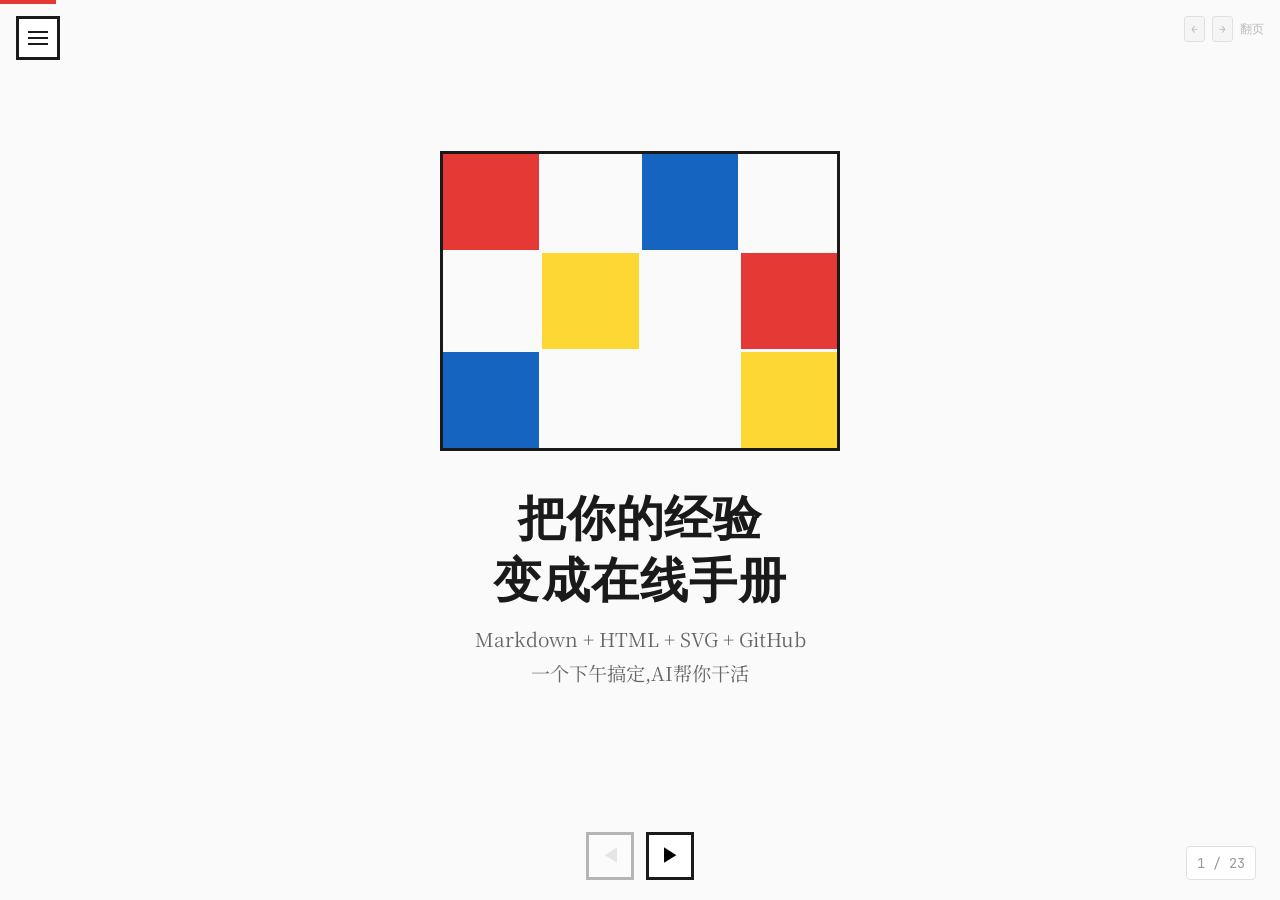
==== experience-to-manual/index.html @ 52bf88a1 "初始发布：把你的经验变成在线手册" ====
<!DOCTYPE html>
<html lang="zh-CN">
<head>
  <meta charset="UTF-8">
  <meta name="viewport" content="width=device-width, initial-scale=1.0">
  <title>把你的经验变成在线手册</title>
  <link rel="preconnect" href="https://fonts.googleapis.com">
  <link rel="preconnect" href="https://fonts.gstatic.com" crossorigin>
  <link href="https://fonts.googleapis.com/css2?family=JetBrains+Mono:wght@400;600&family=Noto+Serif+SC:wght@400;600;700&family=Oswald:wght@400;600;700&display=swap" rel="stylesheet">
  <link rel="stylesheet" href="css/style.css">
</head>
<body>

<!-- Progress Bar -->
<div class="progress-bar" style="width: 0%"></div>

<!-- Page Counter -->
<div class="page-counter">1 / 23</div>

<!-- Keyboard Hint -->
<div class="keyboard-hint"><kbd>←</kbd> <kbd>→</kbd> 翻页</div>

<!-- Touch Hint -->
<div class="touch-hint">← 左右滑动翻页 →</div>

<!-- TOC Toggle -->
<button class="toc-toggle" aria-label="目录">
  <span></span><span></span><span></span>
</button>

<!-- TOC Overlay -->
<div class="toc-overlay"></div>

<!-- TOC Panel -->
<nav class="toc-panel">
  <h3>目录导航</h3>
  <ul class="toc-list">
    <li><a href="#" data-page="0">封面</a></li>
    <li><a href="#" data-page="1">这本教程在做什么 <span class="toc-tag cognitive">认知</span></a></li>
    <li><a href="#" data-page="2">四把钥匙 <span class="toc-tag cognitive">认知</span></a></li>
    <li><a href="#" data-page="3">为什么是 Markdown <span class="toc-tag cognitive">认知</span></a></li>
    <li><a href="#" data-page="4">Markdown:审视的工具 <span class="toc-tag cognitive">认知</span></a></li>
    <li><a href="#" data-page="5">动手:第一份 Markdown <span class="toc-tag practice">操作</span></a></li>
    <li><a href="#" data-page="6">Markdown 进阶结构 <span class="toc-tag practice">操作</span></a></li>
    <li><a href="#" data-page="7">递进:纯文字不够了 <span class="toc-tag cognitive">认知</span></a></li>
    <li><a href="#" data-page="8">HTML:给内容穿衣服 <span class="toc-tag cognitive">认知</span></a></li>
    <li><a href="#" data-page="9">动手:第一个 HTML 页面 <span class="toc-tag practice">操作</span></a></li>
    <li><a href="#" data-page="10">SVG:你的免费画笔 <span class="toc-tag cognitive">认知</span></a></li>
    <li><a href="#" data-page="11">动手:画一个 SVG 图标 <span class="toc-tag practice">操作</span></a></li>
    <li><a href="#" data-page="12">GitHub:为什么需要它 <span class="toc-tag cognitive">认知</span></a></li>
    <li><a href="#" data-page="13">GitHub:注册与建仓 <span class="toc-tag practice">操作</span></a></li>
    <li><a href="#" data-page="14">GitHub:上传与发布 <span class="toc-tag practice">操作</span></a></li>
    <li><a href="#" data-page="15">GitHub:弹药库 <span class="toc-tag cognitive">认知</span></a></li>
    <li><a href="#" data-page="16">GitHub:版本管理+绿点日历 <span class="toc-tag cognitive">认知</span></a></li>
    <li><a href="#" data-page="17">Skill:请专家帮你改稿 <span class="toc-tag cognitive">认知</span></a></li>
    <li><a href="#" data-page="18">动手:安装第一个 Skill <span class="toc-tag practice">操作</span></a></li>
    <li><a href="#" data-page="19">串联:完整工作流 <span class="toc-tag cognitive">认知</span></a></li>
    <li><a href="#" data-page="20">实战:从零到发布 <span class="toc-tag practice">操作</span></a></li>
    <li><a href="#" data-page="21">下一步去哪 <span class="toc-tag cognitive">认知</span></a></li>
    <li><a href="#" data-page="22">尾声:闭环 <span class="toc-tag cognitive">认知</span></a></li>
  </ul>
</nav>

<!-- Navigation Buttons -->
<div class="nav-buttons">
  <button class="nav-btn prev" aria-label="上一页">◀</button>
  <button class="nav-btn next" aria-label="下一页">▶</button>
</div>

<!-- ============================== PAGES ============================== -->
<div class="pages-container">

<!-- ===== PAGE 0: 封面 ===== -->
<section class="page cover-page active" data-page="0">
  <div class="page-inner">
    <div class="cover-grid">
      <div class="red"></div><div></div><div class="blue"></div><div></div>
      <div></div><div class="yellow"></div><div></div><div class="red"></div>
      <div class="blue"></div><div></div><div></div><div class="yellow"></div>
    </div>
    <h1 class="cover-title">把你的经验<br>变成在线手册</h1>
    <p class="cover-subtitle">Markdown + HTML + SVG + GitHub<br>一个下午搞定,AI帮你干活</p>

    <div class="swipe-indicator">← 滑动开始 →</div>
  </div>
</section>

<!-- ===== PAGE 1: 这本教程在做什么 ===== -->
<section class="page" data-page="1">
  <div class="page-inner">
    <div class="section-header">
      <span class="mondrian-accent"></span>
      <h1>这本教程在做什么</h1>
    </div>
    <p>你正在看的这个页面--翻页式、有配图、手机上也能看--就是用这套方法做出来的。</p>
    <p>没有设计师参与,没有手写一行代码,没有花钱买服务器。</p>
    <div class="content-card">
      <p><strong>它本身就是效果证明。</strong></p>
      <p>接下来我要分享的,就是做出它的全套方法。如果你有一些经验想整理成手册、教程、指南--不管是给团队用的SOP还是给客户看的入门说明--这套组合拳可能对你有帮助。</p>
    </div>
    <div class="metaphor-box">
      想象你是个厨子。你做了十年菜,肚子里全是经验。但经验存在脑子里,别人看不到也用不了。这套方法就是帮你把那些"肚子里的菜谱"整理成一本像样的、别人翻开就能照着做的食谱。
    </div>
    <p class="text-muted">前提:你已经在用某种 AI agent 工具(WorkBuddy、ColaOS、Codex、Trae等皆可),并且网络环境顺畅。</p>
  </div>
</section>

<!-- ===== PAGE 2: 四把钥匙 ===== -->
<section class="page" data-page="2">
  <div class="page-inner">
    <div class="section-header blue-accent">
      <span class="mondrian-accent blue"></span>
      <h1>四把钥匙</h1>
    </div>
    <p>整件事情只用四样东西。每一样我都会讲<em>为什么需要它</em>--不只是"怎么用"。</p>
    <div class="diagram-container">
      <svg viewBox="0 0 600 200" xmlns="http://www.w3.org/2000/svg">
        <rect x="10" y="60" width="120" height="80" fill="#E53935" stroke="#1A1A1A" stroke-width="3"/>
        <text x="70" y="107" text-anchor="middle" font-family="Oswald" font-size="16" fill="#fff">Markdown</text>
        <rect x="160" y="60" width="120" height="80" fill="#1565C0" stroke="#1A1A1A" stroke-width="3"/>
        <text x="220" y="100" text-anchor="middle" font-family="Oswald" font-size="16" fill="#fff">HTML</text>
        <text x="220" y="120" text-anchor="middle" font-family="Oswald" font-size="14" fill="#fff">+ SVG</text>
        <rect x="310" y="60" width="120" height="80" fill="#FDD835" stroke="#1A1A1A" stroke-width="3"/>
        <text x="370" y="107" text-anchor="middle" font-family="Oswald" font-size="16" fill="#1A1A1A">GitHub</text>
        <rect x="460" y="60" width="120" height="80" fill="#1A1A1A" stroke="#1A1A1A" stroke-width="3"/>
        <text x="520" y="107" text-anchor="middle" font-family="Oswald" font-size="16" fill="#fff">Skill</text>
        <line x1="130" y1="100" x2="160" y2="100" stroke="#1A1A1A" stroke-width="2" marker-end="url(#arrow)"/>
        <line x1="280" y1="100" x2="310" y2="100" stroke="#1A1A1A" stroke-width="2" marker-end="url(#arrow)"/>
        <line x1="430" y1="100" x2="460" y2="100" stroke="#1A1A1A" stroke-width="2" marker-end="url(#arrow)"/>
        <defs><marker id="arrow" markerWidth="6" markerHeight="6" refX="5" refY="3" orient="auto"><path d="M0,0 L6,3 L0,6 Z" fill="#1A1A1A"/></marker></defs>
        <text x="70" y="165" text-anchor="middle" font-family="Noto Serif SC" font-size="11" fill="#666">组织内容</text>
        <text x="220" y="165" text-anchor="middle" font-family="Noto Serif SC" font-size="11" fill="#666">呈现内容</text>
        <text x="370" y="165" text-anchor="middle" font-family="Noto Serif SC" font-size="11" fill="#666">发布内容</text>
        <text x="520" y="165" text-anchor="middle" font-family="Noto Serif SC" font-size="11" fill="#666">提升质量</text>
      </svg>
    </div>
    <p>它们是一条自然的递进链--每一环解决前一环留下的问题。别急,我们一个一个来。</p>
  </div>
</section>

<!-- ===== PAGE 3: 为什么是 Markdown ===== -->
<section class="page" data-page="3">
  <div class="page-inner">
    <div class="section-header">
      <span class="mondrian-accent"></span>
      <h1>为什么是 Markdown</h1>
    </div>
    <p>你和 AI 对话的时候,是不是经常这样:</p>
    <div class="quote-block">
      "帮我写一个关于XX的教程,要包含入门、进阶、常见问题......"<br>
      AI 哗啦啦回了2000字。你看了一眼,觉得"挺好的"--但哪里好?结构对不对?漏没漏东西?说不清。
    </div>
    <p>问题出在哪?<strong>纯文字是一坨面糊。</strong>你很难一眼看出它的骨架。</p>
    <div class="metaphor-box">
      Markdown 就像菜单的草稿纸。当你在纸上写"凉菜""热菜""汤品"的时候,你不是在写菜谱--你是在<em>审视结构</em>。三个大类对不对?顺序合不合理?有没有漏掉甜品?
    </div>
    <p>所以 Markdown 的核心价值不只是"给 AI 看的输入格式",更是<strong>你审视 AI 输出的工具</strong>。</p>
    <p>当 AI 回复你的时候,如果它用 Markdown 格式--有 # 标题、有 - 列表、有层级--你一扫就知道:结构对不对、深度够不够、有没有跑题。</p>
  </div>
</section>

<!-- ===== PAGE 4: Markdown 审视的工具 ===== -->
<section class="page" data-page="4">
  <div class="page-inner">
    <div class="section-header">
      <span class="mondrian-accent"></span>
      <h1>Markdown:审视的工具</h1>
    </div>
    <p>来看一个对比。同样一段内容,两种写法:</p>
    <div class="content-card no-corner">
      <h3>❌ 纯文字版</h3>
      <p class="text-small">客户入职流程分为三个阶段,首先需要签订合同,签完后进入账号创建阶段,我们会在一个工作日内完成,然后进入培训阶段,通常安排在第一周内,培训内容包括系统操作和常见问题处理......</p>
    </div>
    <div class="content-card blue-corner">
      <h3>✓ Markdown 源码</h3>
      <p class="text-small" style="font-family: var(--font-mono); white-space: pre-line"># 客户入职流程

## 1. 签约阶段
- 签订合同
- 确认付款

## 2. 账号创建(1个工作日)
- 创建系统账号
- 发送欢迎邮件

## 3. 培训(第一周内)
- 系统操作培训
- 常见问题处理</p>
    </div>
    <div class="content-card" style="background:#f8f9fa;border-left:4px solid #4CAF50;">
      <h3>✓ 渲染后的效果</h3>
      <h2 style="font-family:var(--font-heading);font-size:1.2rem;margin:0.3rem 0;">客户入职流程</h2>
      <h3 style="font-size:0.95rem;margin:0.5rem 0 0.2rem;color:#1565C0;">1. 签约阶段</h3>
      <ul style="margin:0 0 0.5rem 1.2rem;font-size:0.85rem;"><li>签订合同</li><li>确认付款</li></ul>
      <h3 style="font-size:0.95rem;margin:0.5rem 0 0.2rem;color:#1565C0;">2. 账号创建(1个工作日)</h3>
      <ul style="margin:0 0 0.5rem 1.2rem;font-size:0.85rem;"><li>创建系统账号</li><li>发送欢迎邮件</li></ul>
      <h3 style="font-size:0.95rem;margin:0.5rem 0 0.2rem;color:#1565C0;">3. 培训(第一周内)</h3>
      <ul style="margin:0 0 0 1.2rem;font-size:0.85rem;"><li>系统操作培训</li><li>常见问题处理</li></ul>
    </div>
    <p>同样的信息,源码让你<em>一眼审视结构</em>,渲染后让<em>读者舒服阅读</em>。两种视角,两种价值。</p>
    <p>这就是"审视"--<strong>Markdown 让结构显性化。</strong></p>
  </div>
</section>

<!-- ===== PAGE 5: 动手 第一份 Markdown ===== -->
<section class="page" data-page="5">
  <div class="page-inner">
    <div class="section-header green-accent">
      <span class="mondrian-accent blue"></span>
      <h1>动手:第一份 Markdown</h1>
    </div>
    <p>打开你的 AI agent,把下面的提示词复制给它:</p>
    <div class="prompt-card">
      <span class="prompt-label">PROMPT</span>
      <button class="copy-btn">复制</button>
      <code>请帮我用 Markdown 格式,列出"[你的主题]"的基本框架。
要求:
- 用 # 和 ## 表示层级
- 每个章节下用 - 列出3-5个要点
- 不需要写具体内容,只要框架

先输出框架让我确认结构,确认后再展开写。</code>
    </div>
    <p>把 <code>[你的主题]</code> 换成你自己的内容。比如"新人入职指南""客户常见问题""我的摄影后期流程"--任何你想整理的东西。</p>
    <div class="result-hint">
      AI 会回复一个带有 # 标题和 - 列表的框架。你应该能一眼看出整体结构--哪里多了、哪里少了。如果结构不对,直接说"把第三部分拆成两个""加一个FAQ章节"。
    </div>
    <p class="text-muted">关键心法:<strong>先审结构,再填内容。</strong>不要让AI一次性全写完--你会丧失审视的主动权。</p>
  </div>
</section>

<!-- ===== PAGE 6: Markdown 进阶结构 ===== -->
<section class="page" data-page="6">
  <div class="page-inner">
    <div class="section-header green-accent">
      <span class="mondrian-accent blue"></span>
      <h1>Markdown 进阶结构</h1>
    </div>
    <p>当框架确认后,让 AI 逐章展开。每章可以用这些 Markdown 元素:</p>
    <div class="content-card no-corner">
      <ul class="styled-list">
        <li><code>## 标题</code> - 章节名</li>
        <li><code>### 小标题</code> - 子章节</li>
        <li><code>- 列表项</code> - 要点罗列</li>
        <li><code>**粗体**</code> - 强调关键词</li>
        <li><code>> 引用</code> - 补充说明或注意事项</li>
      </ul>
    </div>
    <div class="prompt-card">
      <span class="prompt-label">PROMPT</span>
      <button class="copy-btn">复制</button>
      <code>现在请展开第一章的内容。要求:
- 保持 Markdown 格式
- 每个要点用1-2句话解释
- 如果有操作步骤,用有序列表(1. 2. 3.)
- 有专业术语的地方加一句通俗解释</code>
    </div>
    <div class="result-hint">
      AI 回复会保持层级结构。你可以逐章审视--每次只确认一章,确认完再让它写下一章。这样你始终掌控全局。
    </div>
    <p>三章写完,你大概率会有一个感受--翻下一页我来说。</p>
  </div>
</section>

<!-- ===== PAGE 7: 递进--纯文字不够了 ===== -->
<section class="page" data-page="7">
  <div class="page-inner">
    <div class="section-header blue-accent">
      <span class="mondrian-accent blue"></span>
      <h1>递进:纯文字不够了</h1>
    </div>
    <p>三章 Markdown 写完,你把它读一遍。然后你会发现--</p>
    <div class="content-card red-corner">
      <p style="font-size: 1.15rem; text-align: center;"><strong>纯文字读起来累。</strong></p>
      <p>内容没问题。结构也对。但满屏都是字,你自己都不想看第二遍。如果你都不想看,凭什么期待别人看?</p>
    </div>
    <p>内容一样,<em>呈现方式决定了别人愿不愿意接收</em>。想想你平时看的公众号文章--同样的内容,有配图、有缩进、有高亮的那篇,你是不是更愿意读下去?</p>
    <div class="metaphor-box">
      就像做菜--食材一样,但一份装在保温饭盒里,一份摆了盘还撒了芝麻。味道一样,但后者让人"愿意动筷"。HTML 和 SVG 干的就是这个事:不改内容,改"摆盘"。
    </div>
    <p>接下来两层:</p>
    <ul class="styled-list">
      <li><strong>HTML</strong> - 让内容有排版、有样式、有颜色,从"笔记"变成"页面"</li>
      <li><strong>SVG</strong> - 让你拥有定制图形,不用找素材、不担心版权、放大不糊</li>
    </ul>
    <p>你不需要学会它们--你只需要知道它们干什么,然后让 AI 帮你写。</p>
  </div>
</section>

<!-- ===== PAGE 8: HTML 给内容穿衣服 ===== -->
<section class="page" data-page="8">
  <div class="page-inner">
    <div class="section-header blue-accent">
      <span class="mondrian-accent blue"></span>
      <h1>HTML:给内容穿衣服</h1>
    </div>
    <p>HTML 不是编程语言--它是"标记语言"。什么意思?就是你在内容旁边做标记:这里是标题、那里是段落、这块要加粗。</p>
    <div class="diagram-container">
      <svg viewBox="0 0 500 180" xmlns="http://www.w3.org/2000/svg">
        <rect x="20" y="20" width="200" height="140" fill="#F5F5F5" stroke="#1A1A1A" stroke-width="2"/>
        <text x="120" y="50" text-anchor="middle" font-family="JetBrains Mono" font-size="11" fill="#666"># 我的标题</text>
        <text x="120" y="75" text-anchor="middle" font-family="JetBrains Mono" font-size="11" fill="#666">一段内容...</text>
        <text x="120" y="100" text-anchor="middle" font-family="JetBrains Mono" font-size="11" fill="#666">- 列表项</text>
        <text x="120" y="130" text-anchor="middle" font-family="Oswald" font-size="12" fill="#999">Markdown</text>
        <path d="M230,90 L270,90" stroke="#1A1A1A" stroke-width="2" marker-end="url(#arrow)"/>
        <text x="250" y="80" text-anchor="middle" font-family="Noto Serif SC" font-size="10" fill="#E53935">AI 转换</text>
        <rect x="280" y="20" width="200" height="140" fill="#E3F2FD" stroke="#1565C0" stroke-width="2"/>
        <text x="380" y="50" text-anchor="middle" font-family="Oswald" font-size="16" fill="#1A1A1A">我的标题</text>
        <text x="380" y="78" text-anchor="middle" font-family="Noto Serif SC" font-size="12" fill="#333">一段漂亮的内容</text>
        <rect x="320" y="95" width="120" height="20" rx="3" fill="#1565C0"/>
        <text x="380" y="109" text-anchor="middle" font-family="Noto Serif SC" font-size="10" fill="#fff">• 精美列表项</text>
        <text x="380" y="145" text-anchor="middle" font-family="Oswald" font-size="12" fill="#1565C0">HTML 页面</text>
      </svg>
    </div>
    <p>好消息是:<strong>你不需要学 HTML</strong>。AI 会帮你写。你只需要:</p>
    <ul class="styled-list">
      <li>把你的 Markdown 内容给 AI</li>
      <li>告诉它你想要什么风格("简洁的""科技感的""温暖的")</li>
      <li>它就给你一个完整的 HTML 文件</li>
    </ul>
    <p>你做的是"选菜"和"验收",AI 是"厨师"。</p>
  </div>
</section>

<!-- ===== PAGE 9: 动手:第一个 HTML 页面 ===== -->
<section class="page" data-page="9">
  <div class="page-inner">
    <div class="section-header green-accent">
      <span class="mondrian-accent blue"></span>
      <h1>动手:第一个 HTML 页面</h1>
    </div>
    <p>把你之前写好的 Markdown 内容(哪怕只是第一章)交给 AI:</p>
    <div class="prompt-card">
      <span class="prompt-label">PROMPT</span>
      <button class="copy-btn">复制</button>
      <code>请把下面的 Markdown 内容转成一个漂亮的 HTML 页面。

要求:
- 单文件,所有样式内嵌
- 风格简洁现代,适合手机阅读
- 用好看的字体和间距
- 加适当的颜色(不要太花哨)

内容如下:
[粘贴你的 Markdown 内容]</code>
    </div>
    <div class="result-hint">
      AI 会输出一个 .html 文件。用浏览器直接打开它--你会看到一个有样式的页面。跟刚才的纯文字 Markdown 对比一下视觉差异。
    </div>
    <p>看到效果了?<strong>内容没变一个字,但观感完全不同。</strong>这就是"摆盘"的力量。</p>
    <p class="text-muted">如果觉得字体不对、颜色不喜欢--直接告诉 AI "标题换成红色""段落间距再大一点"。它会帮你改。</p>
  </div>
</section>

<!-- ===== PAGE 10: SVG 你的免费画笔 ===== -->
<section class="page" data-page="10">
  <div class="page-inner">
    <div class="section-header blue-accent">
      <span class="mondrian-accent yellow"></span>
      <h1>SVG:你的免费画笔</h1>
    </div>
    <p>页面有了,但全是文字的页面还是单调。你需要图。</p>
    <p>传统做法:去图片网站找素材→担心版权→下载→调整大小→放进去。麻烦。</p>
    <p><strong>SVG 的做法:让 AI 画。</strong></p>
    <div class="content-card">
      <p>SVG 是"用代码描述的图形"。意思是--你告诉 AI "画一个表示流程的示意图",它直接写出来,不需要 Photoshop,不存在版权问题,而且放大缩小都不模糊。</p>
    </div>
    <div class="diagram-container">
      <svg viewBox="0 0 400 120" xmlns="http://www.w3.org/2000/svg">
        <circle cx="60" cy="60" r="35" fill="#E53935" stroke="#1A1A1A" stroke-width="2"/>
        <text x="60" y="65" text-anchor="middle" font-family="Oswald" font-size="12" fill="#fff">想法</text>
        <circle cx="200" cy="60" r="35" fill="#FDD835" stroke="#1A1A1A" stroke-width="2"/>
        <text x="200" y="65" text-anchor="middle" font-family="Oswald" font-size="12" fill="#1A1A1A">AI 画</text>
        <circle cx="340" cy="60" r="35" fill="#1565C0" stroke="#1A1A1A" stroke-width="2"/>
        <text x="340" y="65" text-anchor="middle" font-family="Oswald" font-size="12" fill="#fff">成品</text>
        <line x1="95" y1="60" x2="165" y2="60" stroke="#1A1A1A" stroke-width="2" marker-end="url(#arrow)"/>
        <line x1="235" y1="60" x2="305" y2="60" stroke="#1A1A1A" stroke-width="2" marker-end="url(#arrow)"/>
      </svg>
    </div>
    <p>你不需要会画画,也不需要学 SVG 语法。你只需要<em>描述你想要什么图</em>,AI 来实现。</p>
  </div>
</section>

<!-- ===== PAGE 11: 动手 画一个 SVG 图标 ===== -->
<section class="page" data-page="11">
  <div class="page-inner">
    <div class="section-header green-accent">
      <span class="mondrian-accent yellow"></span>
      <h1>动手:画一个 SVG 图标</h1>
    </div>
    <div class="prompt-card">
      <span class="prompt-label">PROMPT</span>
      <button class="copy-btn">复制</button>
      <code>请用 SVG 画一个简单的流程图,展示以下步骤:
1. 写内容(红色方块)
2. 做页面(蓝色方块)
3. 发布上线(黄色方块)

要求:
- 三个方块横排,中间用箭头连接
- 方块下面写步骤名称
- 风格简洁,蒙德里安风
- 输出纯 SVG 代码</code>
    </div>
    <div class="result-hint">
      AI 回复一段 SVG 代码。你可以把它直接贴到 HTML 文件里(放在你想要图片出现的位置),浏览器刷新就能看到图形。
    </div>
    <p>试试改描述——“把三个方块改成圆形”“加一个第四步”——AI 会即时修改。你会发现：调整一张图比写一段话还快。</p>
    <div class="content-card">
      <h3>SVG 的常见用途</h3>
      <ul class="styled-list">
        <li>流程图——展示步骤顺序</li>
        <li>对比图——前后差异、方案对比</li>
        <li>图标——为你的页面加视觉符号</li>
        <li>数据可视化——简单的图表、比例图</li>
      </ul>
    </div>
    <p><strong>没有素材可找？让 AI 画。没有版权能用？让 AI 画。</strong>这就是 SVG 的自由。且它永远不会糊——放大多少倍都清晰。</p>
  </div>
</section>

<!-- ===== PAGE 12: GitHub 三个动机 ===== -->
<section class="page" data-page="12">
  <div class="page-inner">
    <div class="section-header yellow-accent">
      <span class="mondrian-accent yellow"></span>
      <h1>GitHub:为什么需要它</h1>
    </div>
    <p>现在你有了 HTML 文件,在自己电脑上打开没问题。但它只存在于你的硬盘里--别人看不到,而且万一文件丢了就没了。</p>
    <p>GitHub 是什么?简单说:<strong>一个免费的「文件存放+展示」平台</strong>。全球最大的开源社区,所有人都把自己的作品放在这里。</p>
    <p>它对你有三个实际用处:</p>
    <div class="content-card">
      <h3>1 发布:让别人看到</h3>
      <p>GitHub 免费把你的 HTML 变成一个真实网址。发链接给任何人就能看。不用买服务器,不用懂运维。</p>
    </div>
    <div class="content-card blue-corner">
      <h3>2 参考:公共弹药库</h3>
      <p>GitHub 上有无数人做好的模板、组件、工具。看到喜欢的页面?复制链接给 AI 说"照这个风格来"--不用重复造轮子。</p>
    </div>
    <div class="content-card red-corner">
      <h3>3 记录:版本管理 + 作品日历</h3>
      <p>每次修改都被记录。想回到上一版?随时可以。而且还有一个"绿点日历"让你看到自己的产出轨迹。</p>
    </div>
    <div class="metaphor-box">
      类比:你的 HTML 是一家店的装修,GitHub 提供了三样东西--一个店铺地址(别人能来)、一个建材市场(你能拿别人的材料)、一本自动记录的装修日志(每次改动都有据可查)。
    </div>
  </div>
</section>

<!-- ===== PAGE 13: GitHub 注册与建仓 ===== -->
<section class="page" data-page="13">
  <div class="page-inner">
    <div class="section-header green-accent">
      <span class="mondrian-accent yellow"></span>
      <h1>GitHub:注册与建仓</h1>
    </div>
    <p>去 <code>github.com</code> 注册一个账号。邮箱验证完就行,免费的。</p>
    <p class="text-muted">确保网络环境顺畅。</p>
    <p>注册好之后,让 AI 帮你建第一个"仓库"(Repository):</p>
    <div class="prompt-card">
      <span class="prompt-label">PROMPT</span>
      <button class="copy-btn">复制</button>
      <code>我已经注册好了 GitHub 账号,用户名是 [你的用户名]。
请一步步指导我创建第一个仓库(Repository),要求:
- 仓库名叫 my-manual(或你喜欢的名字)
- 设为 Public(公开)
- 勾选 "Add a README file"
请告诉我在哪里点、点什么,每一步都配截图描述。</code>
    </div>
    <div class="result-hint">
      你应该看到一个新建的仓库页面,里面有一个 README.md 文件。仓库地址类似:github.com/你的用户名/my-manual
    </div>
    <div class="metaphor-box">
      "仓库"这个词听着技术,其实就是一个"文件夹"--一个在网上的文件夹。你的手册的所有文件都放这里。
    </div>
  </div>
</section>

<!-- ===== PAGE 14: GitHub 上传与发布 ===== -->
<section class="page" data-page="14">
  <div class="page-inner">
    <div class="section-header green-accent">
      <span class="mondrian-accent yellow"></span>
      <h1>GitHub:上传与发布</h1>
    </div>
    <p>仓库建好了,现在把你的 HTML 文件放进去,然后开启"展示橱窗"。</p>
    <div class="prompt-card">
      <span class="prompt-label">PROMPT</span>
      <button class="copy-btn">复制</button>
      <code>我已经创建了仓库 my-manual。现在请指导我:
1. 把我的 index.html 文件上传到这个仓库
2. 开启 GitHub Pages,让别人通过网址能访问到我的页面

请一步步说明操作路径(在哪里点击什么按钮)。</code>
    </div>
    <ol class="step-list">
      <li>在仓库页面点 "Add file" → "Upload files"</li>
      <li>拖入你的 HTML 文件(和 CSS/JS 如果有的话)</li>
      <li>点 "Commit changes"</li>
      <li>进入 Settings → Pages → Source 选 "main" 分支 → Save</li>
      <li>等待1-2分钟,你会获得一个类似 <code>https://你的用户名.github.io/my-manual/</code> 的网址</li>
    </ol>
    <div class="result-hint">
      打开那个网址,你的手册已经在线了。发给任何人都能看。手机也能看。全球都能访问。免费的。
    </div>
  </div>
</section>

<!-- ===== PAGE 15: GitHub 弹药库 ===== -->
<section class="page" data-page="15">
  <div class="page-inner">
    <div class="section-header yellow-accent">
      <span class="mondrian-accent yellow"></span>
      <h1>GitHub:弹药库</h1>
    </div>
    <p>这是 GitHub 最被低估的用法--不只是放自己的东西,更是<em>拿别人做好的东西</em>。</p>
    <div class="content-card">
      <h3>场景1:你想做一个翻页式教程</h3>
      <p>搜 GitHub,找到一个你喜欢的模板。把链接给 AI:"照这个风格帮我改成我的内容。"</p>
      <h3 class="mt-2">场景2:你需要一个好看的代码高亮样式</h3>
      <p>搜 GitHub,找到别人调好的配色方案。直接拿来用。</p>
      <h3 class="mt-2">场景3:你想加个目录导航</h3>
      <p>找到别人做好的导航组件,复制代码给 AI 说"把这个加到我的页面里"。</p>
    </div>
    <div class="metaphor-box">
      GitHub 就像一个巨大的免费建材市场。别人已经把砖切好了、瓷砖贴好了。你不用从零烧砖--拿来拼就行。而你让 AI 去"逛市场"和"搬砖回来砌好"。
    </div>
    <p><strong>关键操作</strong>:当你看到喜欢的东西,把它的 GitHub 网址复制给 AI,说"参考这个来做"。AI 会去看那个仓库的代码,然后帮你实现类似的效果。</p>
  </div>
</section>

<!-- ===== PAGE 16: GitHub 版本管理与绿点日历 ===== -->
<section class="page" data-page="16">
  <div class="page-inner">
    <div class="section-header yellow-accent">
      <span class="mondrian-accent yellow"></span>
      <h1>GitHub:版本管理 + 绿点日历</h1>
    </div>
    <div class="content-card">
      <h3>版本管理:后悔药</h3>
      <p>GitHub 的核心能力之一是<strong>版本管理</strong>--每次你推送更新,它都会保存一个"快照"。这意味着:</p>
      <ul class="styled-list">
        <li>今天改坏了?随时回滚到昨天的版本</li>
        <li>想看上周改了什么?版本对比一目了然</li>
        <li>不确定新改动好不好?可以随时切换新旧版本对比</li>
      </ul>
      <p class="text-muted">就像写文档时的"撤销"功能,只不过它能撤销到任何时间点。</p>
    </div>
    <div class="content-card blue-corner">
      <h3>绿点日历:你的作品时间线</h3>
      <p>每次推送更新(哪怕改了一个错别字),那天就会亮一个绿点。三个月后回头看,你能清楚地看到:什么时候开始的?中间在做什么?进度如何?</p>
    </div>
    <div class="diagram-container">
      <svg viewBox="0 0 320 70" xmlns="http://www.w3.org/2000/svg">
        <g transform="translate(10, 10)">
          <rect x="0" y="0" width="10" height="10" rx="2" fill="#ebedf0"/><rect x="13" y="0" width="10" height="10" rx="2" fill="#9be9a8"/><rect x="26" y="0" width="10" height="10" rx="2" fill="#ebedf0"/><rect x="39" y="0" width="10" height="10" rx="2" fill="#40c463"/><rect x="52" y="0" width="10" height="10" rx="2" fill="#ebedf0"/><rect x="65" y="0" width="10" height="10" rx="2" fill="#ebedf0"/><rect x="78" y="0" width="10" height="10" rx="2" fill="#9be9a8"/><rect x="91" y="0" width="10" height="10" rx="2" fill="#40c463"/><rect x="104" y="0" width="10" height="10" rx="2" fill="#30a14e"/><rect x="117" y="0" width="10" height="10" rx="2" fill="#ebedf0"/><rect x="130" y="0" width="10" height="10" rx="2" fill="#40c463"/><rect x="143" y="0" width="10" height="10" rx="2" fill="#40c463"/><rect x="156" y="0" width="10" height="10" rx="2" fill="#30a14e"/><rect x="169" y="0" width="10" height="10" rx="2" fill="#216e39"/><rect x="182" y="0" width="10" height="10" rx="2" fill="#40c463"/><rect x="195" y="0" width="10" height="10" rx="2" fill="#9be9a8"/><rect x="208" y="0" width="10" height="10" rx="2" fill="#40c463"/><rect x="221" y="0" width="10" height="10" rx="2" fill="#30a14e"/><rect x="234" y="0" width="10" height="10" rx="2" fill="#ebedf0"/><rect x="247" y="0" width="10" height="10" rx="2" fill="#9be9a8"/><rect x="260" y="0" width="10" height="10" rx="2" fill="#40c463"/><rect x="273" y="0" width="10" height="10" rx="2" fill="#30a14e"/><rect x="286" y="0" width="10" height="10" rx="2" fill="#216e39"/>
          <rect x="0" y="13" width="10" height="10" rx="2" fill="#9be9a8"/><rect x="13" y="13" width="10" height="10" rx="2" fill="#ebedf0"/><rect x="26" y="13" width="10" height="10" rx="2" fill="#40c463"/><rect x="39" y="13" width="10" height="10" rx="2" fill="#9be9a8"/><rect x="52" y="13" width="10" height="10" rx="2" fill="#30a14e"/><rect x="65" y="13" width="10" height="10" rx="2" fill="#40c463"/><rect x="78" y="13" width="10" height="10" rx="2" fill="#ebedf0"/><rect x="91" y="13" width="10" height="10" rx="2" fill="#40c463"/><rect x="104" y="13" width="10" height="10" rx="2" fill="#ebedf0"/><rect x="117" y="13" width="10" height="10" rx="2" fill="#9be9a8"/><rect x="130" y="13" width="10" height="10" rx="2" fill="#30a14e"/><rect x="143" y="13" width="10" height="10" rx="2" fill="#ebedf0"/><rect x="156" y="13" width="10" height="10" rx="2" fill="#40c463"/><rect x="169" y="13" width="10" height="10" rx="2" fill="#9be9a8"/><rect x="182" y="13" width="10" height="10" rx="2" fill="#ebedf0"/><rect x="195" y="13" width="10" height="10" rx="2" fill="#40c463"/><rect x="208" y="13" width="10" height="10" rx="2" fill="#30a14e"/><rect x="221" y="13" width="10" height="10" rx="2" fill="#9be9a8"/><rect x="234" y="13" width="10" height="10" rx="2" fill="#40c463"/><rect x="247" y="13" width="10" height="10" rx="2" fill="#30a14e"/><rect x="260" y="13" width="10" height="10" rx="2" fill="#216e39"/><rect x="273" y="13" width="10" height="10" rx="2" fill="#40c463"/><rect x="286" y="13" width="10" height="10" rx="2" fill="#9be9a8"/>
        </g>
        <text x="10" y="55" font-family="Noto Serif SC" font-size="9" fill="#666">越绿 = 那天更新越多。每个方块 = 一次版本快照。</text>
      </svg>
    </div>
    <p>对非技术人士来说,这可能是第一次有一个「可视化的产出记录」--而且别人也能看到。未来有人想了解你在做什么,这就是最好的名片。</p>
  </div>
</section>

<!-- ===== PAGE 17: Skill 请专家帮你改稿 ===== -->
<section class="page" data-page="17">
  <div class="page-inner">
    <div class="section-header">
      <span class="mondrian-accent"></span>
      <h1>Skill:请专家帮你改稿</h1>
    </div>
    <p>你的手册已经在线了。内容有了,排版有了,还能访问了。但--质量能不能再上一个台阶?</p>
    <div class="content-card">
      <p>想象一下这个场景:你写了一份产品说明,然后分别找了--</p>
      <ul class="styled-list">
        <li>一个专业编辑帮你改措辞</li>
        <li>一个设计师帮你审排版</li>
        <li>一个SEO专家帮你优化搜索</li>
      </ul>
      <p class="mt-2">现实里这要花多少钱、找多少人?</p>
    </div>
    <p><strong>Skill 就是"AI 的专家外挂"。</strong></p>
    <p>有人把自己最擅长的事情--写作、排版、检查语法、优化结构--打磨成了一个"技能包",然后说:<em>"来,免费拿去用。"</em></p>
    <p>这是开源世界最动人的事情之一。你不需要认识那个人,不需要付费,你的 AI 装上这个 Skill 之后,就像多了一个帮手的专业视角。</p>
    <div class="metaphor-box">
      如果 AI 是一个多面手助理,Skill 就是"请三个专家帮你改稿"。多面手初稿,专家润色。
    </div>
  </div>
</section>

<!-- ===== PAGE 18: 动手 安装第一个 Skill ===== -->
<section class="page" data-page="18">
  <div class="page-inner">
    <div class="section-header green-accent">
      <span class="mondrian-accent"></span>
      <h1>动手:安装第一个 Skill</h1>
    </div>
    <p>不同的 AI agent 工具安装 Skill 的方式略有不同,但核心逻辑一样:找到→安装→使用。</p>
    <div class="prompt-card">
      <span class="prompt-label">PROMPT</span>
      <button class="copy-btn">复制</button>
      <code>我想给你安装一个 Skill 来提升写作质量。
请帮我找一个适合"检查文档结构和措辞"的 Skill,
并告诉我怎么安装和使用它。</code>
    </div>
    <p>或者,如果你已经知道想要什么:</p>
    <div class="prompt-card">
      <span class="prompt-label">PROMPT</span>
      <button class="copy-btn">复制</button>
      <code>请帮我搜索并安装一个前端设计相关的 Skill。
安装后,用它来审视我当前的 HTML 页面,给出改进建议。</code>
    </div>
    <div class="result-hint">
      AI 会搜索可用的 Skill 列表,找到合适的,安装后告诉你"已安装"。之后它在帮你做相关任务时,会自动调用这个 Skill 的能力。
    </div>
    <p class="text-muted">Skill 是累积的--装得越多,你的 AI 助手越"全面"。就像一个团队在不断扩招专家。</p>
  </div>
</section>

<!-- ===== PAGE 19: 串联 完整工作流 ===== -->
<section class="page" data-page="19">
  <div class="page-inner">
    <div class="section-header blue-accent">
      <span class="mondrian-accent blue"></span>
      <h1>串联:完整工作流</h1>
    </div>
    <p>现在让我们把四把钥匙串在一起,看完整的从想法到上线的路径:</p>
    <div class="diagram-container">
      <svg viewBox="0 0 560 280" xmlns="http://www.w3.org/2000/svg">
        <!-- Step 1 -->
        <rect x="20" y="20" width="240" height="50" rx="0" fill="#E53935" stroke="#1A1A1A" stroke-width="2"/>
        <text x="140" y="50" text-anchor="middle" font-family="Oswald" font-size="14" fill="#fff">1. Markdown 列框架 → 审视结构</text>
        <!-- Arrow -->
        <path d="M140,70 L140,90" stroke="#1A1A1A" stroke-width="2" marker-end="url(#arrow)"/>
        <!-- Step 2 -->
        <rect x="20" y="95" width="240" height="50" rx="0" fill="#E53935" stroke="#1A1A1A" stroke-width="2"/>
        <text x="140" y="125" text-anchor="middle" font-family="Oswald" font-size="14" fill="#fff">2. 逐章填充内容 → 确认完整性</text>
        <!-- Arrow -->
        <path d="M140,145 L140,165" stroke="#1A1A1A" stroke-width="2" marker-end="url(#arrow)"/>
        <!-- Step 3 -->
        <rect x="20" y="170" width="240" height="50" rx="0" fill="#1565C0" stroke="#1A1A1A" stroke-width="2"/>
        <text x="140" y="200" text-anchor="middle" font-family="Oswald" font-size="14" fill="#fff">3. HTML+SVG 做呈现 → 视觉验收</text>
        <!-- Arrow -->
        <path d="M260,195 L290,195" stroke="#1A1A1A" stroke-width="2" marker-end="url(#arrow)"/>
        <!-- Step 4 -->
        <rect x="300" y="170" width="240" height="50" rx="0" fill="#FDD835" stroke="#1A1A1A" stroke-width="2"/>
        <text x="420" y="200" text-anchor="middle" font-family="Oswald" font-size="14" fill="#1A1A1A">4. GitHub 发布 → 拿到网址</text>
        <!-- Arrow -->
        <path d="M420,145 L420,165" stroke="#1A1A1A" stroke-width="2" marker-end="url(#arrow)"/>
        <!-- Step 5 -->
        <rect x="300" y="95" width="240" height="50" rx="0" fill="#1A1A1A" stroke="#1A1A1A" stroke-width="2"/>
        <text x="420" y="125" text-anchor="middle" font-family="Oswald" font-size="14" fill="#fff">5. Skill 提升质量 → 迭代优化</text>
        <!-- Loop arrow -->
        <path d="M420,95 C420,60 300,60 260,125" stroke="#E53935" stroke-width="2" fill="none" stroke-dasharray="5,3" marker-end="url(#arrow)"/>
        <text x="320" y="55" font-family="Noto Serif SC" font-size="10" fill="#E53935">循环迭代</text>
      </svg>
    </div>
    <p>注意那条红色虚线--这是一个<strong>循环</strong>。Skill 给出的建议可能让你回去改 Markdown 结构,或者调整 HTML 呈现。每一轮循环,质量上一个台阶。</p>
    <p>但记住:<em>先发布,再迭代</em>。不要追求一步到位。60分的东西先上线,比100分的东西永远在本地强。</p>
  </div>
</section>

<!-- ===== PAGE 20: 实战 从零到发布 ===== -->
<section class="page" data-page="20">
  <div class="page-inner">
    <div class="section-header green-accent">
      <span class="mondrian-accent blue"></span>
      <h1>实战:从零到发布</h1>
    </div>
    <p>如果你从头开始,以下是一次完整的对话流:</p>
    <div class="prompt-card">
      <span class="prompt-label">PROMPT 1</span>
      <button class="copy-btn">复制</button>
      <code>我要做一份"[主题]"的在线手册。
请先用 Markdown 帮我列出整体框架(章节 + 每章要点)。
不要写具体内容,只要骨架让我审视。</code>
    </div>
    <p class="text-muted">→ 审视结构,提出修改意见。可能来回2-3轮。</p>
    <div class="prompt-card">
      <span class="prompt-label">PROMPT 2</span>
      <button class="copy-btn">复制</button>
      <code>框架确认。请逐章展开内容,先写第一章。
保持 Markdown 格式,每章写完我确认后再写下一章。</code>
    </div>
    <p class="text-muted">→ 逐章确认,保持掌控。</p>
    <div class="prompt-card">
      <span class="prompt-label">PROMPT 3</span>
      <button class="copy-btn">复制</button>
      <code>所有内容确认完毕。现在请把它转成一个完整的 HTML 网站。
要求:
- 翻页式或长滚动式均可(你判断哪个更适合)
- 配上 SVG 示意图
- 适合手机阅读
- 输出文件结构:index.html + css/style.css + js/app.js</code>
    </div>
    <p class="text-muted">→ 验收视觉效果,提修改意见。</p>
    <div class="prompt-card">
      <span class="prompt-label">PROMPT 4</span>
      <button class="copy-btn">复制</button>
      <code>页面完成。请帮我把这些文件上传到我的 GitHub 仓库 [仓库名],
并开启 GitHub Pages,让我拿到在线访问地址。</code>
    </div>
    <div class="result-hint">
      完成!你现在拥有一个在线手册的网址,可以分享给任何人。整个过程你没写一行代码--你做的是"决策"和"验收"。
    </div>
  </div>
</section>

<!-- ===== PAGE 21: 下一步去哪 ===== -->
<section class="page" data-page="21">
  <div class="page-inner">
    <div class="section-header blue-accent">
      <span class="mondrian-accent blue"></span>
      <h1>下一步去哪</h1>
    </div>
    <p>手册做出来了,接下来你可能会想:</p>
    <div class="content-card">
      <h3>深化内容</h3>
      <p>隔一段时间回来加一章、改个措辞。GitHub 会记录每一次更新。你的手册是活的,不是一次交差的。</p>
    </div>
    <div class="content-card blue-corner">
      <h3>做第二个项目</h3>
      <p>同一套方法可以做任何东西:团队SOP、课程笔记、产品文档、个人博客。每个新仓库就是一个新项目。</p>
    </div>
    <div class="content-card red-corner">
      <h3>去"建材市场"逛逛</h3>
      <p>在 GitHub 上搜你感兴趣的关键词。看看别人怎么做的。找到喜欢的?Fork 一份(就是复制到你自己那里),然后让 AI 帮你改成自己的。</p>
    </div>
    <div class="content-card no-corner">
      <h3>给别人看你做的</h3>
      <p>把网址分享出去。收集反馈。"哪里看不懂?""哪里想了解更多?"--然后迭代。这就是"用作品说话"。</p>
    </div>
    <p class="text-muted mt-2">你已经有了工具链和方法论。剩下的只是"做"。</p>
  </div>
</section>

<!-- ===== PAGE 22: 尾声 闭环 ===== -->
<section class="page final-page" data-page="22">
  <div class="page-inner">
    <div class="mondrian-accent" style="margin: 0 auto 16px; width: 60px;"></div>
    <h1>闭环</h1>
    <p style="max-width: 560px; margin: 0 auto;">还记得第一页说的吗?</p>
    <div class="content-card" style="max-width: 560px; margin: 20px auto;">
      <p>"你正在看的这个页面--翻页式、有配图、手机上也能看--就是用这套方法做出来的。"</p>
    </div>
    <p style="max-width: 560px; margin: 0 auto;">现在你走完了整条路,回头看看这个教程本身:</p>
    <ul class="styled-list" style="max-width: 460px; margin: 16px auto; text-align: left;">
      <li>内容结构?Markdown 先列框架,逐章审视</li>
      <li>视觉呈现?HTML + CSS + SVG,一行代码没手写</li>
      <li>在线访问?GitHub Pages,免费发布</li>
      <li>质量保障?Skill 加持,迭代打磨</li>
    </ul>
    <p style="max-width: 560px; margin: 20px auto 0;">这个教程本身就是方法的产物。如果它看起来还不错--那这套方法就是有效的。</p>
    <p style="max-width: 560px; margin: 16px auto;"><em>现在轮到你了。</em></p>
    <div class="diagram-container" style="max-width: 300px; margin: 24px auto 0; border: none; padding: 0;">
      <svg viewBox="0 0 200 200" xmlns="http://www.w3.org/2000/svg">
        <rect x="10" y="10" width="80" height="80" fill="#E53935" stroke="#1A1A1A" stroke-width="3"/>
        <rect x="95" y="10" width="95" height="80" fill="#FAFAFA" stroke="#1A1A1A" stroke-width="3"/>
        <rect x="10" y="95" width="80" height="95" fill="#FAFAFA" stroke="#1A1A1A" stroke-width="3"/>
        <rect x="95" y="95" width="55" height="95" fill="#1565C0" stroke="#1A1A1A" stroke-width="3"/>
        <rect x="155" y="95" width="35" height="55" fill="#FDD835" stroke="#1A1A1A" stroke-width="3"/>
        <rect x="155" y="155" width="35" height="35" fill="#1A1A1A" stroke="#1A1A1A" stroke-width="3"/>
      </svg>
    </div>
  </div>
</section>

</div><!-- .pages-container -->

<script src="js/app.js"></script>
</body>
</html>
---- experience-to-manual/css/style.css ----
/* ============================================
   蒙德里安教程 V4 - 全面修订
   至上主义视觉风格 + 翻页式教程
   ============================================ */

/* --- Reset & Base --- */
*, *::before, *::after {
  box-sizing: border-box;
  margin: 0;
  padding: 0;
}

:root {
  --mondrian-red: #E53935;
  --mondrian-blue: #1565C0;
  --mondrian-yellow: #FDD835;
  --mondrian-black: #1A1A1A;
  --mondrian-white: #FAFAFA;
  --mondrian-gray: #F5F5F5;
  --mondrian-dark-gray: #333;
  --mondrian-light-gray: #E0E0E0;
  --mondrian-green: #2E7D32;
  --mondrian-green-bg: #E8F5E9;
  --mondrian-green-border: #A5D6A7;
  --card-bg: #FFFFFF;
  --code-bg: #263238;
  --code-text: #EEFFFF;
  --border-width: 3px;
  --thick-border: 5px;
  --font-display: 'Oswald', sans-serif;
  --font-body: 'Noto Serif SC', serif;
  --font-mono: 'JetBrains Mono', monospace;
  --page-max-width: 780px;
  --transition-speed: 0.4s;
}

html {
  font-size: 16px;
  scroll-behavior: smooth;
}

body {
  font-family: var(--font-body);
  background: var(--mondrian-white);
  color: var(--mondrian-black);
  line-height: 1.8;
  overflow: hidden;
  height: 100vh;
  width: 100vw;
}

/* --- Typography --- */
h1, h2, h3, h4 {
  font-family: var(--font-display);
  font-weight: 700;
  letter-spacing: 0.02em;
  line-height: 1.3;
}

h1 { font-size: 2.4rem; margin-bottom: 0.6em; }
h2 { font-size: 1.8rem; margin-bottom: 0.5em; }
h3 { font-size: 1.3rem; margin-bottom: 0.4em; }

p {
  margin-bottom: 1em;
  font-size: 1.05rem;
}

strong {
  color: var(--mondrian-red);
  font-weight: 700;
}

em {
  font-style: normal;
  background: linear-gradient(to top, var(--mondrian-yellow) 40%, transparent 40%);
  padding: 0 2px;
}

code {
  font-family: var(--font-mono);
  font-size: 0.88rem;
  background: var(--mondrian-gray);
  padding: 2px 6px;
  border-radius: 3px;
  border: 1px solid var(--mondrian-light-gray);
}

/* --- Progress Bar --- */
.progress-bar {
  position: fixed;
  top: 0;
  left: 0;
  height: 4px;
  background: var(--mondrian-red);
  transition: width 0.3s ease;
  z-index: 9999;
}

/* --- Page Counter --- */
.page-counter {
  position: fixed;
  bottom: 20px;
  right: 24px;
  font-family: var(--font-mono);
  font-size: 0.85rem;
  color: #999;
  z-index: 1000;
  background: rgba(255,255,255,0.9);
  padding: 4px 10px;
  border-radius: 4px;
  border: 1px solid var(--mondrian-light-gray);
}

/* --- Navigation Buttons --- */
.nav-buttons {
  position: fixed;
  bottom: 20px;
  left: 50%;
  transform: translateX(-50%);
  display: flex;
  gap: 12px;
  z-index: 1000;
}

.nav-btn {
  width: 48px;
  height: 48px;
  border: var(--border-width) solid var(--mondrian-black);
  background: var(--card-bg);
  cursor: pointer;
  display: flex;
  align-items: center;
  justify-content: center;
  transition: all 0.2s ease;
  font-size: 1.2rem;
}

.nav-btn:hover {
  background: var(--mondrian-yellow);
  transform: scale(1.05);
}

.nav-btn:active {
  transform: scale(0.95);
}

.nav-btn:disabled {
  opacity: 0.3;
  cursor: not-allowed;
}

.nav-btn:disabled:hover {
  background: var(--card-bg);
  transform: none;
}

/* --- TOC Toggle --- */
.toc-toggle {
  position: fixed;
  top: 16px;
  left: 16px;
  width: 44px;
  height: 44px;
  border: var(--border-width) solid var(--mondrian-black);
  background: var(--card-bg);
  cursor: pointer;
  z-index: 2000;
  display: flex;
  flex-direction: column;
  align-items: center;
  justify-content: center;
  gap: 4px;
  transition: background 0.2s;
}

.toc-toggle:hover {
  background: var(--mondrian-yellow);
}

.toc-toggle span {
  display: block;
  width: 20px;
  height: 2px;
  background: var(--mondrian-black);
  transition: all 0.3s;
}

.toc-toggle.active span:nth-child(1) {
  transform: rotate(45deg) translate(4px, 4px);
}

.toc-toggle.active span:nth-child(2) {
  opacity: 0;
}

.toc-toggle.active span:nth-child(3) {
  transform: rotate(-45deg) translate(4px, -4px);
}

/* --- TOC Panel --- */
.toc-panel {
  position: fixed;
  top: 0;
  left: -320px;
  width: 320px;
  height: 100vh;
  background: var(--card-bg);
  border-right: var(--thick-border) solid var(--mondrian-black);
  z-index: 1500;
  overflow-y: auto;
  transition: left 0.35s cubic-bezier(0.4, 0, 0.2, 1);
  padding: 80px 24px 40px;
}

.toc-panel.open {
  left: 0;
}

.toc-panel h3 {
  font-family: var(--font-display);
  font-size: 1.1rem;
  margin-bottom: 16px;
  padding-bottom: 8px;
  border-bottom: 2px solid var(--mondrian-black);
}

.toc-list {
  list-style: none;
}

.toc-list li {
  margin-bottom: 4px;
}

.toc-list a {
  display: block;
  padding: 8px 12px;
  text-decoration: none;
  color: var(--mondrian-dark-gray);
  font-size: 0.9rem;
  border-left: 3px solid transparent;
  transition: all 0.2s;
  border-radius: 0 4px 4px 0;
}

.toc-list a:hover {
  background: var(--mondrian-gray);
  border-left-color: var(--mondrian-blue);
}

.toc-list a.active {
  background: #E3F2FD;
  border-left-color: var(--mondrian-blue);
  font-weight: 600;
  color: var(--mondrian-blue);
}

.toc-list .toc-tag {
  display: inline-block;
  font-size: 0.7rem;
  font-family: var(--font-mono);
  padding: 1px 5px;
  border-radius: 3px;
  margin-left: 6px;
  vertical-align: middle;
}

.toc-tag.cognitive {
  background: #FFF3E0;
  color: #E65100;
  border: 1px solid #FFB74D;
}

.toc-tag.practice {
  background: #E8F5E9;
  color: #2E7D32;
  border: 1px solid #A5D6A7;
}

/* --- TOC Overlay --- */
.toc-overlay {
  position: fixed;
  top: 0;
  left: 0;
  width: 100%;
  height: 100%;
  background: rgba(0,0,0,0.3);
  z-index: 1400;
  opacity: 0;
  pointer-events: none;
  transition: opacity 0.3s;
}

.toc-overlay.visible {
  opacity: 1;
  pointer-events: all;
}

/* --- Pages Container --- */
.pages-container {
  width: 100%;
  height: 100vh;
  position: relative;
  overflow: hidden;
}

/* --- Single Page --- */
.page {
  position: absolute;
  top: 0;
  left: 0;
  width: 100%;
  height: 100%;
  display: flex;
  align-items: center;
  justify-content: center;
  padding: 60px 24px 80px;
  opacity: 0;
  transform: translateX(60px);
  transition: all var(--transition-speed) cubic-bezier(0.4, 0, 0.2, 1);
  pointer-events: none;
  overflow-y: auto;
}

.page.active {
  opacity: 1;
  transform: translateX(0);
  pointer-events: all;
}

.page.exit-left {
  opacity: 0;
  transform: translateX(-60px);
}

.page.exit-right {
  opacity: 0;
  transform: translateX(60px);
}

.page-inner {
  max-width: var(--page-max-width);
  width: 100%;
}

/* --- Mondrian Decorative Elements --- */
.mondrian-border-top {
  border-top: var(--thick-border) solid var(--mondrian-black);
}

.mondrian-accent {
  display: inline-block;
  width: 40px;
  height: 8px;
  background: var(--mondrian-red);
  margin-bottom: 16px;
}

.mondrian-accent.blue { background: var(--mondrian-blue); }
.mondrian-accent.yellow { background: var(--mondrian-yellow); }

/* --- Cover Page --- */
.cover-page .page-inner {
  text-align: center;
}

.cover-title {
  font-size: 3rem;
  font-family: var(--font-display);
  margin-bottom: 0.3em;
  position: relative;
}

.cover-subtitle {
  font-size: 1.2rem;
  color: #666;
  margin-bottom: 2em;
  font-weight: 400;
}

.cover-grid {
  display: grid;
  grid-template-columns: repeat(4, 1fr);
  gap: 3px;
  max-width: 400px;
  margin: 0 auto 2em;
  aspect-ratio: 4/3;
  border: 3px solid var(--mondrian-black);
}

.cover-grid div {
  background: var(--mondrian-white);
}

.cover-grid .red { background: var(--mondrian-red); }
.cover-grid .blue { background: var(--mondrian-blue); }
.cover-grid .yellow { background: var(--mondrian-yellow); }
.cover-grid .black { background: var(--mondrian-black); }

.cover-meta {
  font-size: 0.9rem;
  color: #999;
  font-family: var(--font-mono);
}

/* --- Section Headers --- */
.section-header {
  padding: 20px 0;
  margin-bottom: 24px;
  border-left: var(--thick-border) solid var(--mondrian-red);
  padding-left: 20px;
}

.section-header.blue-accent {
  border-left-color: var(--mondrian-blue);
}

.section-header.yellow-accent {
  border-left-color: var(--mondrian-yellow);
}

.section-header.green-accent {
  border-left-color: var(--mondrian-green);
}

/* --- Content Cards --- */
.content-card {
  background: var(--card-bg);
  border: var(--border-width) solid var(--mondrian-black);
  padding: 28px;
  margin-bottom: 20px;
  position: relative;
}

.content-card::before {
  content: '';
  position: absolute;
  top: -3px;
  right: -3px;
  width: 24px;
  height: 24px;
  background: var(--mondrian-yellow);
  border: var(--border-width) solid var(--mondrian-black);
}

.content-card.red-corner::before { background: var(--mondrian-red); }
.content-card.blue-corner::before { background: var(--mondrian-blue); }
.content-card.no-corner::before { display: none; }

/* --- Prompt Cards (Copyable) --- */
.prompt-card {
  background: var(--code-bg);
  color: var(--code-text);
  padding: 20px;
  padding-top: 44px;
  border-radius: 0;
  border: var(--border-width) solid var(--mondrian-black);
  margin: 16px 0;
  position: relative;
  font-family: var(--font-mono);
  font-size: 0.88rem;
  line-height: 1.7;
  word-break: break-all;
}

.prompt-card code {
  display: block;
  background: none;
  border: none;
  padding: 0;
  border-radius: 0;
  color: inherit;
  font-size: inherit;
  white-space: pre-wrap;
  word-break: break-all;
}

.prompt-card .copy-btn {
  position: absolute;
  top: 10px;
  right: 10px;
  background: rgba(255,255,255,0.15);
  border: 1px solid rgba(255,255,255,0.3);
  color: #fff;
  padding: 4px 10px;
  font-size: 0.75rem;
  font-family: var(--font-mono);
  cursor: pointer;
  border-radius: 3px;
  transition: all 0.2s;
}

.prompt-card .copy-btn:hover {
  background: rgba(255,255,255,0.25);
}

.prompt-card .copy-btn.copied {
  background: var(--mondrian-green);
  border-color: var(--mondrian-green);
}

.prompt-label {
  position: absolute;
  top: 12px;
  left: 20px;
  display: inline-block;
  background: var(--mondrian-blue);
  color: #fff;
  font-family: var(--font-mono);
  font-size: 0.75rem;
  padding: 2px 8px;
  letter-spacing: 0.05em;
}

/* --- Result Hint (Green Box) --- */
.result-hint {
  background: var(--mondrian-green-bg);
  border: 2px solid var(--mondrian-green-border);
  border-left: 5px solid var(--mondrian-green);
  padding: 16px 20px;
  margin: 16px 0;
  font-size: 0.95rem;
}

.result-hint::before {
  content: '✓ 你应该看到';
  display: block;
  font-family: var(--font-display);
  font-weight: 700;
  color: var(--mondrian-green);
  margin-bottom: 6px;
  font-size: 0.9rem;
}

/* --- Metaphor Box --- */
.metaphor-box {
  background: #FFF8E1;
  border: 2px solid #FFD54F;
  border-left: 5px solid var(--mondrian-yellow);
  padding: 16px 20px;
  margin: 16px 0;
  font-size: 0.95rem;
}

.metaphor-box::before {
  content: '💡 生活化类比';
  display: block;
  font-family: var(--font-display);
  font-weight: 700;
  color: #F57F17;
  margin-bottom: 6px;
  font-size: 0.9rem;
}

/* --- Quote Block --- */
.quote-block {
  border-left: 4px solid var(--mondrian-blue);
  padding: 12px 20px;
  margin: 16px 0;
  background: #F8F9FA;
  font-style: italic;
  color: #555;
}

/* --- SVG Illustrations --- */
.illustration {
  margin: 24px 0;
  text-align: center;
}

.illustration svg {
  max-width: 100%;
  height: auto;
}

/* --- Lists --- */
.styled-list {
  list-style: none;
  padding-left: 0;
}

.styled-list li {
  padding: 8px 0 8px 24px;
  position: relative;
  font-size: 1rem;
}

.styled-list li::before {
  content: '';
  position: absolute;
  left: 0;
  top: 16px;
  width: 12px;
  height: 12px;
  background: var(--mondrian-red);
}

.styled-list li:nth-child(2)::before { background: var(--mondrian-blue); }
.styled-list li:nth-child(3)::before { background: var(--mondrian-yellow); }
.styled-list li:nth-child(4)::before { background: var(--mondrian-red); }
.styled-list li:nth-child(5)::before { background: var(--mondrian-blue); }

/* --- Numbered Steps --- */
.step-list {
  counter-reset: step-counter;
  list-style: none;
  padding-left: 0;
}

.step-list li {
  counter-increment: step-counter;
  padding: 12px 0 12px 50px;
  position: relative;
  margin-bottom: 8px;
}

.step-list li::before {
  content: counter(step-counter);
  position: absolute;
  left: 0;
  top: 10px;
  width: 36px;
  height: 36px;
  background: var(--mondrian-black);
  color: #fff;
  font-family: var(--font-display);
  font-size: 1.1rem;
  display: flex;
  align-items: center;
  justify-content: center;
}

/* --- Inline SVG Diagram Containers --- */
.diagram-container {
  margin: 20px 0;
  padding: 16px;
  border: 2px solid var(--mondrian-light-gray);
  background: #fff;
  text-align: center;
}

.diagram-container svg {
  max-width: 100%;
  height: auto;
}

/* --- Responsive --- */
@media (max-width: 768px) {
  :root {
    --page-max-width: 100%;
  }
  
  h1 { font-size: 1.8rem; }
  h2 { font-size: 1.4rem; }
  
  .cover-title { font-size: 2.2rem; }
  .cover-subtitle { font-size: 1rem; }
  
  .page {
    padding: 50px 16px 90px;
    align-items: flex-start;
  }
  
  .content-card {
    padding: 20px;
  }
  
  .prompt-card {
    padding: 16px;
    font-size: 0.8rem;
  }
  
  .nav-buttons {
    bottom: 16px;
  }
  
  .nav-btn {
    width: 44px;
    height: 44px;
  }
  
  .page-counter {
    bottom: 16px;
    right: 16px;
    font-size: 0.75rem;
  }
  
  .toc-panel {
    width: 280px;
  }
  
  .cover-grid {
    max-width: 280px;
  }
  
  .section-header {
    padding-left: 14px;
  }
}

@media (max-width: 480px) {
  h1 { font-size: 1.5rem; }
  .cover-title { font-size: 1.8rem; }
  
  .content-card::before {
    width: 16px;
    height: 16px;
  }
}

/* --- Animations --- */
@keyframes fadeInUp {
  from {
    opacity: 0;
    transform: translateY(20px);
  }
  to {
    opacity: 1;
    transform: translateY(0);
  }
}

.page.active .page-inner > * {
  animation: fadeInUp 0.5s ease forwards;
}

.page.active .page-inner > *:nth-child(2) { animation-delay: 0.1s; }
.page.active .page-inner > *:nth-child(3) { animation-delay: 0.15s; }
.page.active .page-inner > *:nth-child(4) { animation-delay: 0.2s; }
.page.active .page-inner > *:nth-child(5) { animation-delay: 0.25s; }

/* --- Touch Hint --- */
.touch-hint {
  position: fixed;
  bottom: 70px;
  left: 50%;
  transform: translateX(-50%);
  font-size: 0.8rem;
  color: #aaa;
  font-family: var(--font-mono);
  opacity: 0;
  transition: opacity 0.5s;
  pointer-events: none;
}

.touch-hint.visible {
  opacity: 1;
}

/* --- Keyboard Shortcut Hint --- */
.keyboard-hint {
  position: fixed;
  top: 16px;
  right: 16px;
  font-size: 0.75rem;
  color: #bbb;
  font-family: var(--font-mono);
  z-index: 100;
}

.keyboard-hint kbd {
  display: inline-block;
  padding: 2px 6px;
  background: var(--mondrian-gray);
  border: 1px solid var(--mondrian-light-gray);
  border-radius: 3px;
  font-family: var(--font-mono);
  font-size: 0.7rem;
}

/* --- Special: Final Page --- */
.final-page {
  text-align: center;
}

.final-page h1 {
  font-size: 2.6rem;
}

/* --- Utility --- */
.mt-1 { margin-top: 8px; }
.mt-2 { margin-top: 16px; }
.mt-3 { margin-top: 24px; }
.mb-1 { margin-bottom: 8px; }
.mb-2 { margin-bottom: 16px; }
.mb-3 { margin-bottom: 24px; }
.text-center { text-align: center; }
.text-muted { color: #888; font-size: 0.9rem; }
.text-small { font-size: 0.85rem; }

/* --- Swipe indicator --- */
.swipe-indicator {
  display: none;
}

@media (hover: none) and (pointer: coarse) {
  .swipe-indicator {
    display: block;
    text-align: center;
    font-size: 0.8rem;
    color: #bbb;
    margin-top: 16px;
    font-family: var(--font-mono);
  }
  
  .keyboard-hint {
    display: none;
  }
}
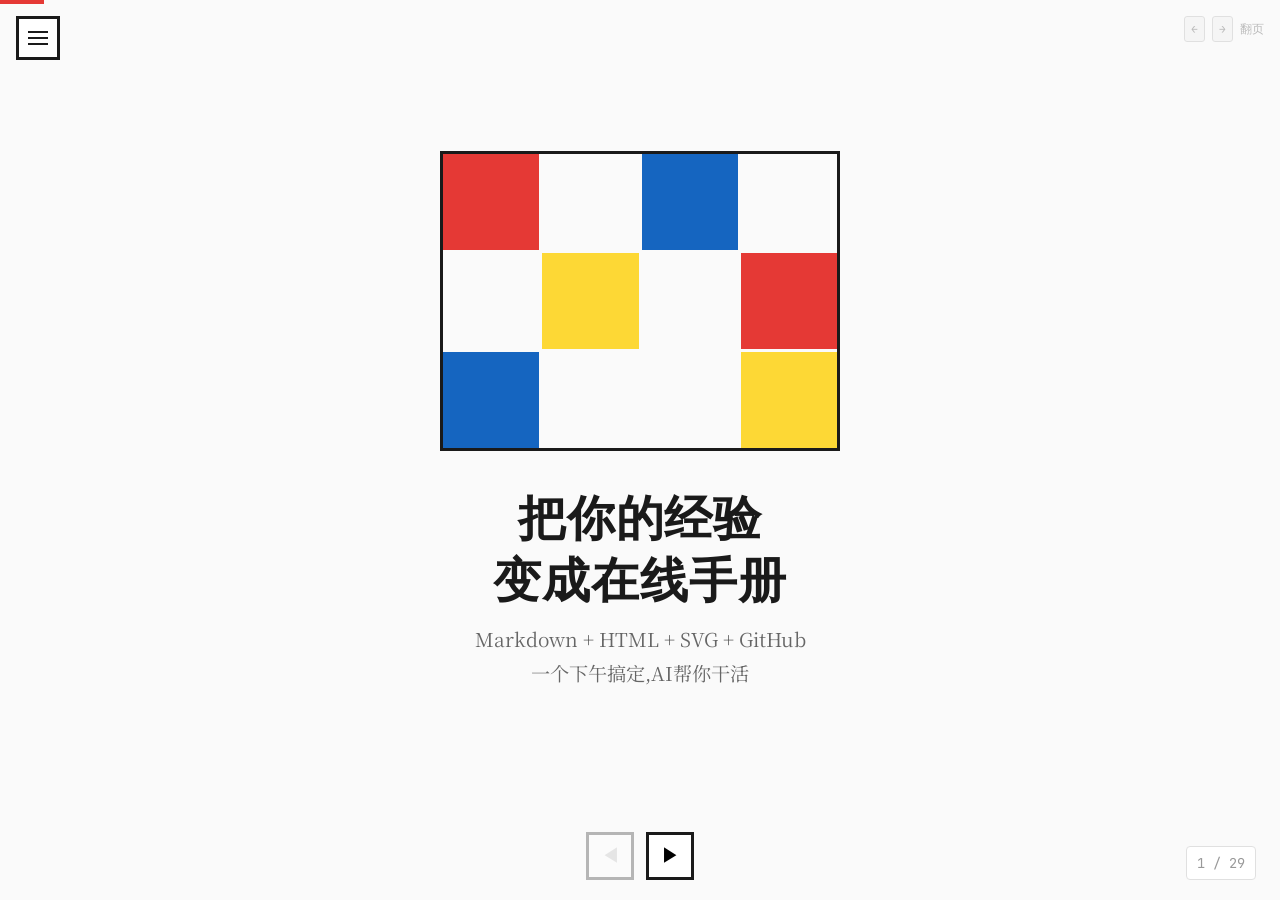
==== commit de40b11e: "拆页稀释+增SVG图解+滑动动效移封面 (23→29页)" ====
--- a/experience-to-manual/index.html
+++ b/experience-to-manual/index.html
@@ -15,7 +15,7 @@
 <div class="progress-bar" style="width: 0%"></div>
 
 <!-- Page Counter -->
-<div class="page-counter">1 / 23</div>
+<div class="page-counter">1 / 29</div>
 
 <!-- Keyboard Hint -->
 <div class="keyboard-hint"><kbd>←</kbd> <kbd>→</kbd> 翻页</div>
@@ -37,27 +37,33 @@
   <ul class="toc-list">
     <li><a href="#" data-page="0">封面</a></li>
     <li><a href="#" data-page="1">这本教程在做什么 <span class="toc-tag cognitive">认知</span></a></li>
-    <li><a href="#" data-page="2">四把钥匙 <span class="toc-tag cognitive">认知</span></a></li>
-    <li><a href="#" data-page="3">为什么是 Markdown <span class="toc-tag cognitive">认知</span></a></li>
-    <li><a href="#" data-page="4">Markdown:审视的工具 <span class="toc-tag cognitive">认知</span></a></li>
-    <li><a href="#" data-page="5">动手:第一份 Markdown <span class="toc-tag practice">操作</span></a></li>
-    <li><a href="#" data-page="6">Markdown 进阶结构 <span class="toc-tag practice">操作</span></a></li>
-    <li><a href="#" data-page="7">递进:纯文字不够了 <span class="toc-tag cognitive">认知</span></a></li>
-    <li><a href="#" data-page="8">HTML:给内容穿衣服 <span class="toc-tag cognitive">认知</span></a></li>
-    <li><a href="#" data-page="9">动手:第一个 HTML 页面 <span class="toc-tag practice">操作</span></a></li>
-    <li><a href="#" data-page="10">SVG:你的免费画笔 <span class="toc-tag cognitive">认知</span></a></li>
-    <li><a href="#" data-page="11">动手:画一个 SVG 图标 <span class="toc-tag practice">操作</span></a></li>
-    <li><a href="#" data-page="12">GitHub:为什么需要它 <span class="toc-tag cognitive">认知</span></a></li>
-    <li><a href="#" data-page="13">GitHub:注册与建仓 <span class="toc-tag practice">操作</span></a></li>
-    <li><a href="#" data-page="14">GitHub:上传与发布 <span class="toc-tag practice">操作</span></a></li>
-    <li><a href="#" data-page="15">GitHub:弹药库 <span class="toc-tag cognitive">认知</span></a></li>
-    <li><a href="#" data-page="16">GitHub:版本管理+绿点日历 <span class="toc-tag cognitive">认知</span></a></li>
-    <li><a href="#" data-page="17">Skill:请专家帮你改稿 <span class="toc-tag cognitive">认知</span></a></li>
-    <li><a href="#" data-page="18">动手:安装第一个 Skill <span class="toc-tag practice">操作</span></a></li>
-    <li><a href="#" data-page="19">串联:完整工作流 <span class="toc-tag cognitive">认知</span></a></li>
-    <li><a href="#" data-page="20">实战:从零到发布 <span class="toc-tag practice">操作</span></a></li>
-    <li><a href="#" data-page="21">下一步去哪 <span class="toc-tag cognitive">认知</span></a></li>
-    <li><a href="#" data-page="22">尾声:闭环 <span class="toc-tag cognitive">认知</span></a></li>
+    <li><a href="#" data-page="2">厨子的菜谱 <span class="toc-tag cognitive">认知</span></a></li>
+    <li><a href="#" data-page="3">四把钥匙 <span class="toc-tag cognitive">认知</span></a></li>
+    <li><a href="#" data-page="4">四把钥匙(续) <span class="toc-tag cognitive">认知</span></a></li>
+    <li><a href="#" data-page="5">为什么是 Markdown <span class="toc-tag cognitive">认知</span></a></li>
+    <li><a href="#" data-page="6">Markdown:审视的工具 <span class="toc-tag cognitive">认知</span></a></li>
+    <li><a href="#" data-page="7">Markdown 源码 vs 渲染 <span class="toc-tag cognitive">认知</span></a></li>
+    <li><a href="#" data-page="8">动手:第一份 Markdown <span class="toc-tag practice">操作</span></a></li>
+    <li><a href="#" data-page="9">Markdown 进阶结构 <span class="toc-tag practice">操作</span></a></li>
+    <li><a href="#" data-page="10">递进:纯文字不够了 <span class="toc-tag cognitive">认知</span></a></li>
+    <li><a href="#" data-page="11">HTML:给内容穿衣服 <span class="toc-tag cognitive">认知</span></a></li>
+    <li><a href="#" data-page="12">你不需要学 HTML <span class="toc-tag cognitive">认知</span></a></li>
+    <li><a href="#" data-page="13">动手:第一个 HTML 页面 <span class="toc-tag practice">操作</span></a></li>
+    <li><a href="#" data-page="14">SVG:你的免费画笔 <span class="toc-tag cognitive">认知</span></a></li>
+    <li><a href="#" data-page="15">动手:画一个 SVG 图标 <span class="toc-tag practice">操作</span></a></li>
+    <li><a href="#" data-page="16">GitHub:为什么需要它 <span class="toc-tag cognitive">认知</span></a></li>
+    <li><a href="#" data-page="17">GitHub:注册与建仓 <span class="toc-tag practice">操作</span></a></li>
+    <li><a href="#" data-page="18">GitHub:上传与发布 <span class="toc-tag practice">操作</span></a></li>
+    <li><a href="#" data-page="19">GitHub:弹药库 <span class="toc-tag cognitive">认知</span></a></li>
+    <li><a href="#" data-page="20">GitHub:版本管理 <span class="toc-tag cognitive">认知</span></a></li>
+    <li><a href="#" data-page="21">GitHub:绿点日历 <span class="toc-tag cognitive">认知</span></a></li>
+    <li><a href="#" data-page="22">Skill:请专家帮你改稿 <span class="toc-tag cognitive">认知</span></a></li>
+    <li><a href="#" data-page="23">动手:安装第一个 Skill <span class="toc-tag practice">操作</span></a></li>
+    <li><a href="#" data-page="24">串联:完整工作流 <span class="toc-tag cognitive">认知</span></a></li>
+    <li><a href="#" data-page="25">先发布,再迭代 <span class="toc-tag cognitive">认知</span></a></li>
+    <li><a href="#" data-page="26">实战:从零到发布 <span class="toc-tag practice">操作</span></a></li>
+    <li><a href="#" data-page="27">下一步去哪 <span class="toc-tag cognitive">认知</span></a></li>
+    <li><a href="#" data-page="28">尾声:闭环 <span class="toc-tag cognitive">认知</span></a></li>
   </ul>
 </nav>
 
@@ -81,11 +87,32 @@
     <h1 class="cover-title">把你的经验<br>变成在线手册</h1>
     <p class="cover-subtitle">Markdown + HTML + SVG + GitHub<br>一个下午搞定,AI帮你干活</p>
 
-    <div class="swipe-indicator">← 滑动开始 →</div>
-  </div>
-</section>
-
-<!-- ===== PAGE 1: 这本教程在做什么 ===== -->
+    <div class="swipe-hint-mobile">
+      <svg viewBox="0 0 280 120" xmlns="http://www.w3.org/2000/svg" style="width:220px;height:auto;display:block;margin:0 auto 12px;">
+        <!-- Hand icon -->
+        <g class="swipe-hand">
+          <path d="M140,85 C140,85 135,70 135,60 C135,55 138,52 141,52 C144,52 146,54 146,57 L146,45 C146,42 148,39 151,39 C154,39 156,42 156,45 L156,42 C156,39 158,36 161,36 C164,36 166,39 166,42 L166,45 C166,42 168,39 171,39 C174,39 176,42 176,45 L176,70 C176,82 165,92 155,92 L148,92 C140,92 135,88 135,85 Z" fill="#333" opacity="0.8"/>
+          <!-- Finger -->
+          <rect x="128" y="55" width="12" height="30" rx="6" fill="#333" opacity="0.8"/>
+        </g>
+        <!-- Arrow left -->
+        <path d="M50,65 L75,65" stroke="#999" stroke-width="2" stroke-dasharray="4,3" marker-end="url(#arrowL)"/>
+        <text x="50" y="90" font-family="Noto Serif SC" font-size="11" fill="#999" text-anchor="middle">上一页</text>
+        <!-- Arrow right -->
+        <path d="M205,65 L230,65" stroke="#999" stroke-width="2" stroke-dasharray="4,3" marker-end="url(#arrowR)"/>
+        <text x="230" y="90" font-family="Noto Serif SC" font-size="11" fill="#999" text-anchor="end">下一页</text>
+        <!-- Arrow markers -->
+        <defs>
+          <marker id="arrowL" markerWidth="6" markerHeight="6" refX="0" refY="3" orient="auto"><path d="M6,0 L0,3 L6,6" fill="none" stroke="#999" stroke-width="1.5"/></marker>
+          <marker id="arrowR" markerWidth="6" markerHeight="6" refX="6" refY="3" orient="auto"><path d="M0,0 L6,3 L0,6" fill="none" stroke="#999" stroke-width="1.5"/></marker>
+        </defs>
+      </svg>
+      <p style="font-size:0.8rem;color:#999;text-align:center;margin:0;">左右滑动翻页</p>
+    </div>
+  </div>
+</section>
+
+<!-- ===== PAGE 1: 这本教程在做什么 (1a) ===== -->
 <section class="page" data-page="1">
   <div class="page-inner">
     <div class="section-header">
@@ -98,48 +125,109 @@
       <p><strong>它本身就是效果证明。</strong></p>
       <p>接下来我要分享的,就是做出它的全套方法。如果你有一些经验想整理成手册、教程、指南--不管是给团队用的SOP还是给客户看的入门说明--这套组合拳可能对你有帮助。</p>
     </div>
+  </div>
+</section>
+
+<!-- ===== PAGE 2: 厨子的菜谱 (1b) ===== -->
+<section class="page" data-page="2">
+  <div class="page-inner">
+    <div class="section-header">
+      <span class="mondrian-accent"></span>
+      <h1>厨子的菜谱</h1>
+    </div>
     <div class="metaphor-box">
       想象你是个厨子。你做了十年菜,肚子里全是经验。但经验存在脑子里,别人看不到也用不了。这套方法就是帮你把那些"肚子里的菜谱"整理成一本像样的、别人翻开就能照着做的食谱。
     </div>
     <p class="text-muted">前提:你已经在用某种 AI agent 工具(WorkBuddy、ColaOS、Codex、Trae等皆可),并且网络环境顺畅。</p>
-  </div>
-</section>
-
-<!-- ===== PAGE 2: 四把钥匙 ===== -->
-<section class="page" data-page="2">
+    <div class="diagram-container">
+      <svg viewBox="0 0 480 140" xmlns="http://www.w3.org/2000/svg">
+        <!-- Box 1: 脑子里的经验 -->
+        <rect x="20" y="35" width="120" height="70" fill="#E53935" stroke="#1A1A1A" stroke-width="3"/>
+        <text x="80" y="65" text-anchor="middle" font-family="Noto Serif SC" font-size="13" fill="#fff">脑子里的</text>
+        <text x="80" y="85" text-anchor="middle" font-family="Noto Serif SC" font-size="13" fill="#fff">经验</text>
+        <!-- Arrow 1 -->
+        <line x1="140" y1="70" x2="180" y2="70" stroke="#1A1A1A" stroke-width="3" marker-end="url(#arrowM)"/>
+        <!-- Box 2: 整理 -->
+        <rect x="180" y="35" width="120" height="70" fill="#FDD835" stroke="#1A1A1A" stroke-width="3"/>
+        <text x="240" y="65" text-anchor="middle" font-family="Noto Serif SC" font-size="13" fill="#1A1A1A">AI 帮你</text>
+        <text x="240" y="85" text-anchor="middle" font-family="Noto Serif SC" font-size="13" fill="#1A1A1A">整理</text>
+        <!-- Arrow 2 -->
+        <line x1="300" y1="70" x2="340" y2="70" stroke="#1A1A1A" stroke-width="3" marker-end="url(#arrowM)"/>
+        <!-- Box 3: 在线手册 -->
+        <rect x="340" y="35" width="120" height="70" fill="#1565C0" stroke="#1A1A1A" stroke-width="3"/>
+        <text x="400" y="65" text-anchor="middle" font-family="Noto Serif SC" font-size="13" fill="#fff">在线手册</text>
+        <text x="400" y="85" text-anchor="middle" font-family="Oswald" font-size="11" fill="#fff">anyone can read</text>
+        <!-- Arrow marker -->
+        <defs>
+          <marker id="arrowM" markerWidth="8" markerHeight="8" refX="7" refY="4" orient="auto">
+            <path d="M0,0 L8,4 L0,8 Z" fill="#1A1A1A"/>
+          </marker>
+        </defs>
+      </svg>
+    </div>
+  </div>
+</section>
+
+<!-- ===== PAGE 3: 四把钥匙 (2a) ===== -->
+<section class="page" data-page="3">
   <div class="page-inner">
     <div class="section-header blue-accent">
       <span class="mondrian-accent blue"></span>
       <h1>四把钥匙</h1>
     </div>
     <p>整件事情只用四样东西。每一样我都会讲<em>为什么需要它</em>--不只是"怎么用"。</p>
+    <div class="content-card">
+      <h3 style="color:#E53935;">🔑 Markdown</h3>
+      <p>一种极简的文本标记方式。用 # 表示标题、用 - 表示列表。它让你能<strong>审视结构</strong>--不是写内容,而是看骨架。</p>
+    </div>
+    <div class="content-card blue-corner">
+      <h3 style="color:#1565C0;">🔑 HTML + SVG</h3>
+      <p>把纯文字变成有排版、有配图的漂亮页面。你不需要写它--AI 帮你写。你负责<strong>验收效果</strong>。</p>
+    </div>
+    <p>它们是一条自然的递进链--每一环解决前一环留下的问题。</p>
+  </div>
+</section>
+
+<!-- ===== PAGE 4: 四把钥匙(续) (2b) ===== -->
+<section class="page" data-page="4">
+  <div class="page-inner">
+    <div class="section-header blue-accent">
+      <span class="mondrian-accent blue"></span>
+      <h1>四把钥匙(续)</h1>
+    </div>
+    <div class="content-card">
+      <h3 style="color:#FDD835; text-shadow:0 0 1px #333;">🔑 GitHub</h3>
+      <p>免费的"文件仓库+展示橱窗"。把你的页面发布成一个真实网址,全球任何人都能访问。还自带版本管理。</p>
+    </div>
+    <div class="content-card red-corner">
+      <h3>🔑 Skill</h3>
+      <p>AI 的"专家外挂"。装上之后,AI 就像多了一个专业审稿人帮你把关质量。</p>
+    </div>
     <div class="diagram-container">
-      <svg viewBox="0 0 600 200" xmlns="http://www.w3.org/2000/svg">
-        <rect x="10" y="60" width="120" height="80" fill="#E53935" stroke="#1A1A1A" stroke-width="3"/>
-        <text x="70" y="107" text-anchor="middle" font-family="Oswald" font-size="16" fill="#fff">Markdown</text>
-        <rect x="160" y="60" width="120" height="80" fill="#1565C0" stroke="#1A1A1A" stroke-width="3"/>
-        <text x="220" y="100" text-anchor="middle" font-family="Oswald" font-size="16" fill="#fff">HTML</text>
-        <text x="220" y="120" text-anchor="middle" font-family="Oswald" font-size="14" fill="#fff">+ SVG</text>
-        <rect x="310" y="60" width="120" height="80" fill="#FDD835" stroke="#1A1A1A" stroke-width="3"/>
-        <text x="370" y="107" text-anchor="middle" font-family="Oswald" font-size="16" fill="#1A1A1A">GitHub</text>
-        <rect x="460" y="60" width="120" height="80" fill="#1A1A1A" stroke="#1A1A1A" stroke-width="3"/>
-        <text x="520" y="107" text-anchor="middle" font-family="Oswald" font-size="16" fill="#fff">Skill</text>
-        <line x1="130" y1="100" x2="160" y2="100" stroke="#1A1A1A" stroke-width="2" marker-end="url(#arrow)"/>
-        <line x1="280" y1="100" x2="310" y2="100" stroke="#1A1A1A" stroke-width="2" marker-end="url(#arrow)"/>
-        <line x1="430" y1="100" x2="460" y2="100" stroke="#1A1A1A" stroke-width="2" marker-end="url(#arrow)"/>
-        <defs><marker id="arrow" markerWidth="6" markerHeight="6" refX="5" refY="3" orient="auto"><path d="M0,0 L6,3 L0,6 Z" fill="#1A1A1A"/></marker></defs>
-        <text x="70" y="165" text-anchor="middle" font-family="Noto Serif SC" font-size="11" fill="#666">组织内容</text>
-        <text x="220" y="165" text-anchor="middle" font-family="Noto Serif SC" font-size="11" fill="#666">呈现内容</text>
-        <text x="370" y="165" text-anchor="middle" font-family="Noto Serif SC" font-size="11" fill="#666">发布内容</text>
-        <text x="520" y="165" text-anchor="middle" font-family="Noto Serif SC" font-size="11" fill="#666">提升质量</text>
+      <svg viewBox="0 0 480 100" xmlns="http://www.w3.org/2000/svg">
+        <rect x="10" y="15" width="100" height="70" fill="#E53935" stroke="#1A1A1A" stroke-width="3"/>
+        <text x="60" y="45" text-anchor="middle" font-family="Oswald" font-size="14" fill="#fff">Markdown</text>
+        <text x="60" y="65" text-anchor="middle" font-family="Noto Serif SC" font-size="10" fill="#fff">组织内容</text>
+        <rect x="130" y="15" width="100" height="70" fill="#1565C0" stroke="#1A1A1A" stroke-width="3"/>
+        <text x="180" y="45" text-anchor="middle" font-family="Oswald" font-size="14" fill="#fff">HTML</text>
+        <text x="180" y="65" text-anchor="middle" font-family="Noto Serif SC" font-size="10" fill="#fff">呈现内容</text>
+        <rect x="250" y="15" width="100" height="70" fill="#FDD835" stroke="#1A1A1A" stroke-width="3"/>
+        <text x="300" y="45" text-anchor="middle" font-family="Oswald" font-size="14" fill="#1A1A1A">GitHub</text>
+        <text x="300" y="65" text-anchor="middle" font-family="Noto Serif SC" font-size="10" fill="#1A1A1A">发布内容</text>
+        <rect x="370" y="15" width="100" height="70" fill="#1A1A1A" stroke="#1A1A1A" stroke-width="3"/>
+        <text x="420" y="45" text-anchor="middle" font-family="Oswald" font-size="14" fill="#fff">Skill</text>
+        <text x="420" y="65" text-anchor="middle" font-family="Noto Serif SC" font-size="10" fill="#fff">提升质量</text>
+        <line x1="110" y1="50" x2="130" y2="50" stroke="#1A1A1A" stroke-width="2" marker-end="url(#arrowM)"/>
+        <line x1="230" y1="50" x2="250" y2="50" stroke="#1A1A1A" stroke-width="2" marker-end="url(#arrowM)"/>
+        <line x1="350" y1="50" x2="370" y2="50" stroke="#1A1A1A" stroke-width="2" marker-end="url(#arrowM)"/>
       </svg>
     </div>
-    <p>它们是一条自然的递进链--每一环解决前一环留下的问题。别急,我们一个一个来。</p>
-  </div>
-</section>
-
-<!-- ===== PAGE 3: 为什么是 Markdown ===== -->
-<section class="page" data-page="3">
+    <p>别急,我们一个一个来。</p>
+  </div>
+</section>
+
+<!-- ===== PAGE 5: 为什么是 Markdown ===== -->
+<section class="page" data-page="5">
   <div class="page-inner">
     <div class="section-header">
       <span class="mondrian-accent"></span>
@@ -159,8 +247,8 @@
   </div>
 </section>
 
-<!-- ===== PAGE 4: Markdown 审视的工具 ===== -->
-<section class="page" data-page="4">
+<!-- ===== PAGE 6: Markdown 审视的工具 (4a) ===== -->
+<section class="page" data-page="6">
   <div class="page-inner">
     <div class="section-header">
       <span class="mondrian-accent"></span>
@@ -187,6 +275,18 @@
 - 系统操作培训
 - 常见问题处理</p>
     </div>
+    <p>同样的信息,源码让你<em>一眼审视结构</em>。这就是"审视"--<strong>Markdown 让结构显性化。</strong></p>
+  </div>
+</section>
+
+<!-- ===== PAGE 7: Markdown 源码 vs 渲染效果 (4b) ===== -->
+<section class="page" data-page="7">
+  <div class="page-inner">
+    <div class="section-header">
+      <span class="mondrian-accent"></span>
+      <h1>Markdown 源码 vs 渲染效果</h1>
+    </div>
+    <p>上一页是源码视角,现在看渲染后的样子:</p>
     <div class="content-card" style="background:#f8f9fa;border-left:4px solid #4CAF50;">
       <h3>✓ 渲染后的效果</h3>
       <h2 style="font-family:var(--font-heading);font-size:1.2rem;margin:0.3rem 0;">客户入职流程</h2>
@@ -197,13 +297,13 @@
       <h3 style="font-size:0.95rem;margin:0.5rem 0 0.2rem;color:#1565C0;">3. 培训(第一周内)</h3>
       <ul style="margin:0 0 0 1.2rem;font-size:0.85rem;"><li>系统操作培训</li><li>常见问题处理</li></ul>
     </div>
-    <p>同样的信息,源码让你<em>一眼审视结构</em>,渲染后让<em>读者舒服阅读</em>。两种视角,两种价值。</p>
-    <p>这就是"审视"--<strong>Markdown 让结构显性化。</strong></p>
-  </div>
-</section>
-
-<!-- ===== PAGE 5: 动手 第一份 Markdown ===== -->
-<section class="page" data-page="5">
+    <p>源码让你<em>审视结构</em>,渲染后让<em>读者舒服阅读</em>。两种视角,两种价值。</p>
+    <p>接下来动手试试——让 AI 帮你产出 Markdown,你来审视它。</p>
+  </div>
+</section>
+
+<!-- ===== PAGE 8: 动手 第一份 Markdown ===== -->
+<section class="page" data-page="8">
   <div class="page-inner">
     <div class="section-header green-accent">
       <span class="mondrian-accent blue"></span>
@@ -229,8 +329,8 @@
   </div>
 </section>
 
-<!-- ===== PAGE 6: Markdown 进阶结构 ===== -->
-<section class="page" data-page="6">
+<!-- ===== PAGE 9: Markdown 进阶结构 ===== -->
+<section class="page" data-page="9">
   <div class="page-inner">
     <div class="section-header green-accent">
       <span class="mondrian-accent blue"></span>
@@ -262,8 +362,8 @@
   </div>
 </section>
 
-<!-- ===== PAGE 7: 递进--纯文字不够了 ===== -->
-<section class="page" data-page="7">
+<!-- ===== PAGE 10: 递进--纯文字不够了 ===== -->
+<section class="page" data-page="10">
   <div class="page-inner">
     <div class="section-header blue-accent">
       <span class="mondrian-accent blue"></span>
@@ -287,8 +387,8 @@
   </div>
 </section>
 
-<!-- ===== PAGE 8: HTML 给内容穿衣服 ===== -->
-<section class="page" data-page="8">
+<!-- ===== PAGE 11: HTML 给内容穿衣服 (8a) ===== -->
+<section class="page" data-page="11">
   <div class="page-inner">
     <div class="section-header blue-accent">
       <span class="mondrian-accent blue"></span>
@@ -302,7 +402,7 @@
         <text x="120" y="75" text-anchor="middle" font-family="JetBrains Mono" font-size="11" fill="#666">一段内容...</text>
         <text x="120" y="100" text-anchor="middle" font-family="JetBrains Mono" font-size="11" fill="#666">- 列表项</text>
         <text x="120" y="130" text-anchor="middle" font-family="Oswald" font-size="12" fill="#999">Markdown</text>
-        <path d="M230,90 L270,90" stroke="#1A1A1A" stroke-width="2" marker-end="url(#arrow)"/>
+        <path d="M230,90 L270,90" stroke="#1A1A1A" stroke-width="2" marker-end="url(#arrowM)"/>
         <text x="250" y="80" text-anchor="middle" font-family="Noto Serif SC" font-size="10" fill="#E53935">AI 转换</text>
         <rect x="280" y="20" width="200" height="140" fill="#E3F2FD" stroke="#1565C0" stroke-width="2"/>
         <text x="380" y="50" text-anchor="middle" font-family="Oswald" font-size="16" fill="#1A1A1A">我的标题</text>
@@ -312,6 +412,17 @@
         <text x="380" y="145" text-anchor="middle" font-family="Oswald" font-size="12" fill="#1565C0">HTML 页面</text>
       </svg>
     </div>
+    <p>Markdown 是骨架,HTML 是穿上衣服后的样子。AI 负责"裁缝"工作。</p>
+  </div>
+</section>
+
+<!-- ===== PAGE 12: 你不需要学 HTML (8b) ===== -->
+<section class="page" data-page="12">
+  <div class="page-inner">
+    <div class="section-header blue-accent">
+      <span class="mondrian-accent blue"></span>
+      <h1>你不需要学 HTML</h1>
+    </div>
     <p>好消息是:<strong>你不需要学 HTML</strong>。AI 会帮你写。你只需要:</p>
     <ul class="styled-list">
       <li>把你的 Markdown 内容给 AI</li>
@@ -319,11 +430,33 @@
       <li>它就给你一个完整的 HTML 文件</li>
     </ul>
     <p>你做的是"选菜"和"验收",AI 是"厨师"。</p>
-  </div>
-</section>
-
-<!-- ===== PAGE 9: 动手:第一个 HTML 页面 ===== -->
-<section class="page" data-page="9">
+    <div class="diagram-container">
+      <svg viewBox="0 0 400 160" xmlns="http://www.w3.org/2000/svg">
+        <!-- Stick figure -->
+        <circle cx="80" cy="35" r="18" fill="none" stroke="#1A1A1A" stroke-width="3"/>
+        <line x1="80" y1="53" x2="80" y2="100" stroke="#1A1A1A" stroke-width="3"/>
+        <line x1="80" y1="70" x2="55" y2="85" stroke="#1A1A1A" stroke-width="3"/>
+        <line x1="80" y1="70" x2="115" y2="60" stroke="#1A1A1A" stroke-width="3"/>
+        <line x1="80" y1="100" x2="60" y2="130" stroke="#1A1A1A" stroke-width="3"/>
+        <line x1="80" y1="100" x2="100" y2="130" stroke="#1A1A1A" stroke-width="3"/>
+        <!-- Pointing arm to screen -->
+        <!-- Screen -->
+        <rect x="180" y="20" width="180" height="110" rx="5" fill="#F5F5F5" stroke="#1A1A1A" stroke-width="3"/>
+        <rect x="195" y="35" width="150" height="80" fill="#E3F2FD"/>
+        <text x="270" y="65" text-anchor="middle" font-family="Noto Serif SC" font-size="11" fill="#333">你的页面</text>
+        <!-- Checkmark -->
+        <circle cx="270" cy="90" r="16" fill="#4CAF50" stroke="#1A1A1A" stroke-width="2"/>
+        <path d="M260,90 L267,97 L282,82" fill="none" stroke="#fff" stroke-width="3" stroke-linecap="round" stroke-linejoin="round"/>
+        <!-- Label -->
+        <text x="270" y="150" text-anchor="middle" font-family="Noto Serif SC" font-size="11" fill="#666">验收通过 ✓</text>
+        <text x="80" y="148" text-anchor="middle" font-family="Noto Serif SC" font-size="11" fill="#666">你(决策者)</text>
+      </svg>
+    </div>
+  </div>
+</section>
+
+<!-- ===== PAGE 13: 动手:第一个 HTML 页面 ===== -->
+<section class="page" data-page="13">
   <div class="page-inner">
     <div class="section-header green-accent">
       <span class="mondrian-accent blue"></span>
@@ -352,8 +485,8 @@
   </div>
 </section>
 
-<!-- ===== PAGE 10: SVG 你的免费画笔 ===== -->
-<section class="page" data-page="10">
+<!-- ===== PAGE 14: SVG 你的免费画笔 ===== -->
+<section class="page" data-page="14">
   <div class="page-inner">
     <div class="section-header blue-accent">
       <span class="mondrian-accent yellow"></span>
@@ -373,16 +506,16 @@
         <text x="200" y="65" text-anchor="middle" font-family="Oswald" font-size="12" fill="#1A1A1A">AI 画</text>
         <circle cx="340" cy="60" r="35" fill="#1565C0" stroke="#1A1A1A" stroke-width="2"/>
         <text x="340" y="65" text-anchor="middle" font-family="Oswald" font-size="12" fill="#fff">成品</text>
-        <line x1="95" y1="60" x2="165" y2="60" stroke="#1A1A1A" stroke-width="2" marker-end="url(#arrow)"/>
-        <line x1="235" y1="60" x2="305" y2="60" stroke="#1A1A1A" stroke-width="2" marker-end="url(#arrow)"/>
+        <line x1="95" y1="60" x2="165" y2="60" stroke="#1A1A1A" stroke-width="2" marker-end="url(#arrowM)"/>
+        <line x1="235" y1="60" x2="305" y2="60" stroke="#1A1A1A" stroke-width="2" marker-end="url(#arrowM)"/>
       </svg>
     </div>
     <p>你不需要会画画,也不需要学 SVG 语法。你只需要<em>描述你想要什么图</em>,AI 来实现。</p>
   </div>
 </section>
 
-<!-- ===== PAGE 11: 动手 画一个 SVG 图标 ===== -->
-<section class="page" data-page="11">
+<!-- ===== PAGE 15: 动手 画一个 SVG 图标 ===== -->
+<section class="page" data-page="15">
   <div class="page-inner">
     <div class="section-header green-accent">
       <span class="mondrian-accent yellow"></span>
@@ -405,7 +538,7 @@
     <div class="result-hint">
       AI 回复一段 SVG 代码。你可以把它直接贴到 HTML 文件里(放在你想要图片出现的位置),浏览器刷新就能看到图形。
     </div>
-    <p>试试改描述——“把三个方块改成圆形”“加一个第四步”——AI 会即时修改。你会发现：调整一张图比写一段话还快。</p>
+    <p>试试改描述——"把三个方块改成圆形""加一个第四步"——AI 会即时修改。你会发现：调整一张图比写一段话还快。</p>
     <div class="content-card">
       <h3>SVG 的常见用途</h3>
       <ul class="styled-list">
@@ -419,8 +552,8 @@
   </div>
 </section>
 
-<!-- ===== PAGE 12: GitHub 三个动机 ===== -->
-<section class="page" data-page="12">
+<!-- ===== PAGE 16: GitHub 三个动机 ===== -->
+<section class="page" data-page="16">
   <div class="page-inner">
     <div class="section-header yellow-accent">
       <span class="mondrian-accent yellow"></span>
@@ -447,8 +580,8 @@
   </div>
 </section>
 
-<!-- ===== PAGE 13: GitHub 注册与建仓 ===== -->
-<section class="page" data-page="13">
+<!-- ===== PAGE 17: GitHub 注册与建仓 ===== -->
+<section class="page" data-page="17">
   <div class="page-inner">
     <div class="section-header green-accent">
       <span class="mondrian-accent yellow"></span>
@@ -476,8 +609,8 @@
   </div>
 </section>
 
-<!-- ===== PAGE 14: GitHub 上传与发布 ===== -->
-<section class="page" data-page="14">
+<!-- ===== PAGE 18: GitHub 上传与发布 ===== -->
+<section class="page" data-page="18">
   <div class="page-inner">
     <div class="section-header green-accent">
       <span class="mondrian-accent yellow"></span>
@@ -506,8 +639,8 @@
   </div>
 </section>
 
-<!-- ===== PAGE 15: GitHub 弹药库 ===== -->
-<section class="page" data-page="15">
+<!-- ===== PAGE 19: GitHub 弹药库 ===== -->
+<section class="page" data-page="19">
   <div class="page-inner">
     <div class="section-header yellow-accent">
       <span class="mondrian-accent yellow"></span>
@@ -529,12 +662,12 @@
   </div>
 </section>
 
-<!-- ===== PAGE 16: GitHub 版本管理与绿点日历 ===== -->
-<section class="page" data-page="16">
+<!-- ===== PAGE 20: GitHub 版本管理 (16a) ===== -->
+<section class="page" data-page="20">
   <div class="page-inner">
     <div class="section-header yellow-accent">
       <span class="mondrian-accent yellow"></span>
-      <h1>GitHub:版本管理 + 绿点日历</h1>
+      <h1>GitHub:版本管理</h1>
     </div>
     <div class="content-card">
       <h3>版本管理:后悔药</h3>
@@ -546,6 +679,17 @@
       </ul>
       <p class="text-muted">就像写文档时的"撤销"功能,只不过它能撤销到任何时间点。</p>
     </div>
+    <p>对一般用户来说,这是最大的安全感来源--<strong>永远不怕改坏</strong>,因为随时可以回去。</p>
+  </div>
+</section>
+
+<!-- ===== PAGE 21: GitHub 绿点日历 (16b) ===== -->
+<section class="page" data-page="21">
+  <div class="page-inner">
+    <div class="section-header yellow-accent">
+      <span class="mondrian-accent yellow"></span>
+      <h1>GitHub:绿点日历</h1>
+    </div>
     <div class="content-card blue-corner">
       <h3>绿点日历:你的作品时间线</h3>
       <p>每次推送更新(哪怕改了一个错别字),那天就会亮一个绿点。三个月后回头看,你能清楚地看到:什么时候开始的?中间在做什么?进度如何?</p>
@@ -563,8 +707,8 @@
   </div>
 </section>
 
-<!-- ===== PAGE 17: Skill 请专家帮你改稿 ===== -->
-<section class="page" data-page="17">
+<!-- ===== PAGE 22: Skill 请专家帮你改稿 ===== -->
+<section class="page" data-page="22">
   <div class="page-inner">
     <div class="section-header">
       <span class="mondrian-accent"></span>
@@ -589,8 +733,8 @@
   </div>
 </section>
 
-<!-- ===== PAGE 18: 动手 安装第一个 Skill ===== -->
-<section class="page" data-page="18">
+<!-- ===== PAGE 23: 动手 安装第一个 Skill ===== -->
+<section class="page" data-page="23">
   <div class="page-inner">
     <div class="section-header green-accent">
       <span class="mondrian-accent"></span>
@@ -618,8 +762,8 @@
   </div>
 </section>
 
-<!-- ===== PAGE 19: 串联 完整工作流 ===== -->
-<section class="page" data-page="19">
+<!-- ===== PAGE 24: 串联 完整工作流 (19a) ===== -->
+<section class="page" data-page="24">
   <div class="page-inner">
     <div class="section-header blue-accent">
       <span class="mondrian-accent blue"></span>
@@ -632,37 +776,71 @@
         <rect x="20" y="20" width="240" height="50" rx="0" fill="#E53935" stroke="#1A1A1A" stroke-width="2"/>
         <text x="140" y="50" text-anchor="middle" font-family="Oswald" font-size="14" fill="#fff">1. Markdown 列框架 → 审视结构</text>
         <!-- Arrow -->
-        <path d="M140,70 L140,90" stroke="#1A1A1A" stroke-width="2" marker-end="url(#arrow)"/>
+        <path d="M140,70 L140,90" stroke="#1A1A1A" stroke-width="2" marker-end="url(#arrowM)"/>
         <!-- Step 2 -->
         <rect x="20" y="95" width="240" height="50" rx="0" fill="#E53935" stroke="#1A1A1A" stroke-width="2"/>
         <text x="140" y="125" text-anchor="middle" font-family="Oswald" font-size="14" fill="#fff">2. 逐章填充内容 → 确认完整性</text>
         <!-- Arrow -->
-        <path d="M140,145 L140,165" stroke="#1A1A1A" stroke-width="2" marker-end="url(#arrow)"/>
+        <path d="M140,145 L140,165" stroke="#1A1A1A" stroke-width="2" marker-end="url(#arrowM)"/>
         <!-- Step 3 -->
         <rect x="20" y="170" width="240" height="50" rx="0" fill="#1565C0" stroke="#1A1A1A" stroke-width="2"/>
         <text x="140" y="200" text-anchor="middle" font-family="Oswald" font-size="14" fill="#fff">3. HTML+SVG 做呈现 → 视觉验收</text>
         <!-- Arrow -->
-        <path d="M260,195 L290,195" stroke="#1A1A1A" stroke-width="2" marker-end="url(#arrow)"/>
+        <path d="M260,195 L290,195" stroke="#1A1A1A" stroke-width="2" marker-end="url(#arrowM)"/>
         <!-- Step 4 -->
         <rect x="300" y="170" width="240" height="50" rx="0" fill="#FDD835" stroke="#1A1A1A" stroke-width="2"/>
         <text x="420" y="200" text-anchor="middle" font-family="Oswald" font-size="14" fill="#1A1A1A">4. GitHub 发布 → 拿到网址</text>
         <!-- Arrow -->
-        <path d="M420,145 L420,165" stroke="#1A1A1A" stroke-width="2" marker-end="url(#arrow)"/>
+        <path d="M420,145 L420,165" stroke="#1A1A1A" stroke-width="2" marker-end="url(#arrowM)"/>
         <!-- Step 5 -->
         <rect x="300" y="95" width="240" height="50" rx="0" fill="#1A1A1A" stroke="#1A1A1A" stroke-width="2"/>
         <text x="420" y="125" text-anchor="middle" font-family="Oswald" font-size="14" fill="#fff">5. Skill 提升质量 → 迭代优化</text>
         <!-- Loop arrow -->
-        <path d="M420,95 C420,60 300,60 260,125" stroke="#E53935" stroke-width="2" fill="none" stroke-dasharray="5,3" marker-end="url(#arrow)"/>
+        <path d="M420,95 C420,60 300,60 260,125" stroke="#E53935" stroke-width="2" fill="none" stroke-dasharray="5,3" marker-end="url(#arrowM)"/>
         <text x="320" y="55" font-family="Noto Serif SC" font-size="10" fill="#E53935">循环迭代</text>
       </svg>
     </div>
     <p>注意那条红色虚线--这是一个<strong>循环</strong>。Skill 给出的建议可能让你回去改 Markdown 结构,或者调整 HTML 呈现。每一轮循环,质量上一个台阶。</p>
-    <p>但记住:<em>先发布,再迭代</em>。不要追求一步到位。60分的东西先上线,比100分的东西永远在本地强。</p>
-  </div>
-</section>
-
-<!-- ===== PAGE 20: 实战 从零到发布 ===== -->
-<section class="page" data-page="20">
+  </div>
+</section>
+
+<!-- ===== PAGE 25: 先发布,再迭代 (19b) ===== -->
+<section class="page" data-page="25">
+  <div class="page-inner">
+    <div class="section-header blue-accent">
+      <span class="mondrian-accent blue"></span>
+      <h1>先发布,再迭代</h1>
+    </div>
+    <p>记住:<em>先发布,再迭代</em>。不要追求一步到位。60分的东西先上线,比100分的东西永远在本地强。</p>
+    <div class="content-card">
+      <p>每一轮循环不需要很重。可能只是:</p>
+      <ul class="styled-list">
+        <li>修一个错别字</li>
+        <li>加一张示意图</li>
+        <li>调一下手机端的字号</li>
+      </ul>
+      <p>小步快跑,持续改进。</p>
+    </div>
+    <div class="diagram-container">
+      <svg viewBox="0 0 450 150" xmlns="http://www.w3.org/2000/svg">
+        <!-- Spiral path -->
+        <path d="M60,120 C60,60 120,40 160,60 C200,80 200,120 160,130 C130,138 110,110 130,90 C150,70 190,65 220,80" fill="none" stroke="#E53935" stroke-width="3" stroke-linecap="round"/>
+        <path d="M220,80 C250,95 260,120 240,130 C220,140 200,125 210,105 C220,85 260,75 300,85" fill="none" stroke="#1565C0" stroke-width="3" stroke-linecap="round"/>
+        <path d="M300,85 C340,95 350,115 335,125 C320,135 300,120 310,105 C320,90 360,80 400,90" fill="none" stroke="#FDD835" stroke-width="3" stroke-linecap="round" marker-end="url(#arrowM)"/>
+        <!-- Version labels -->
+        <text x="100" y="30" font-family="Oswald" font-size="16" fill="#E53935">v1</text>
+        <text x="230" y="55" font-family="Oswald" font-size="16" fill="#1565C0">v2</text>
+        <text x="370" y="65" font-family="Oswald" font-size="16" fill="#1A1A1A">v3</text>
+        <!-- Bottom label -->
+        <text x="225" y="145" text-anchor="middle" font-family="Noto Serif SC" font-size="11" fill="#666">每一轮螺旋,质量上一个台阶</text>
+      </svg>
+    </div>
+    <p>完美是好的敌人。先让它活着,再让它变好。</p>
+  </div>
+</section>
+
+<!-- ===== PAGE 26: 实战 从零到发布 ===== -->
+<section class="page" data-page="26">
   <div class="page-inner">
     <div class="section-header green-accent">
       <span class="mondrian-accent blue"></span>
@@ -707,8 +885,8 @@
   </div>
 </section>
 
-<!-- ===== PAGE 21: 下一步去哪 ===== -->
-<section class="page" data-page="21">
+<!-- ===== PAGE 27: 下一步去哪 ===== -->
+<section class="page" data-page="27">
   <div class="page-inner">
     <div class="section-header blue-accent">
       <span class="mondrian-accent blue"></span>
@@ -735,8 +913,8 @@
   </div>
 </section>
 
-<!-- ===== PAGE 22: 尾声 闭环 ===== -->
-<section class="page final-page" data-page="22">
+<!-- ===== PAGE 28: 尾声 闭环 ===== -->
+<section class="page final-page" data-page="28">
   <div class="page-inner">
     <div class="mondrian-accent" style="margin: 0 auto 16px; width: 60px;"></div>
     <h1>闭环</h1>
--- a/experience-to-manual/css/style.css
+++ b/experience-to-manual/css/style.css
@@ -645,8 +645,30 @@
   height: auto;
 }
 
+/* --- Swipe Hint (mobile only) --- */
+.swipe-hint-mobile {
+  display: none;
+  margin-top: 32px;
+  padding: 20px 0;
+}
+
+.swipe-hint-mobile .swipe-hand {
+  animation: swipeLeftRight 2.5s ease-in-out infinite;
+  transform-origin: center;
+}
+
+@keyframes swipeLeftRight {
+  0%, 100% { transform: translateX(0); }
+  25% { transform: translateX(-20px); }
+  50% { transform: translateX(0); }
+  75% { transform: translateX(20px); }
+}
+
 /* --- Responsive --- */
 @media (max-width: 768px) {
+  .swipe-hint-mobile {
+    display: block;
+  }
   :root {
     --page-max-width: 100%;
   }
@@ -668,7 +690,18 @@
   
   .prompt-card {
     padding: 16px;
+    padding-top: 40px;
     font-size: 0.8rem;
+  }
+
+  .prompt-label {
+    top: 10px;
+    left: 16px;
+  }
+
+  .prompt-card .copy-btn {
+    top: 8px;
+    right: 8px;
   }
   
   .nav-buttons {
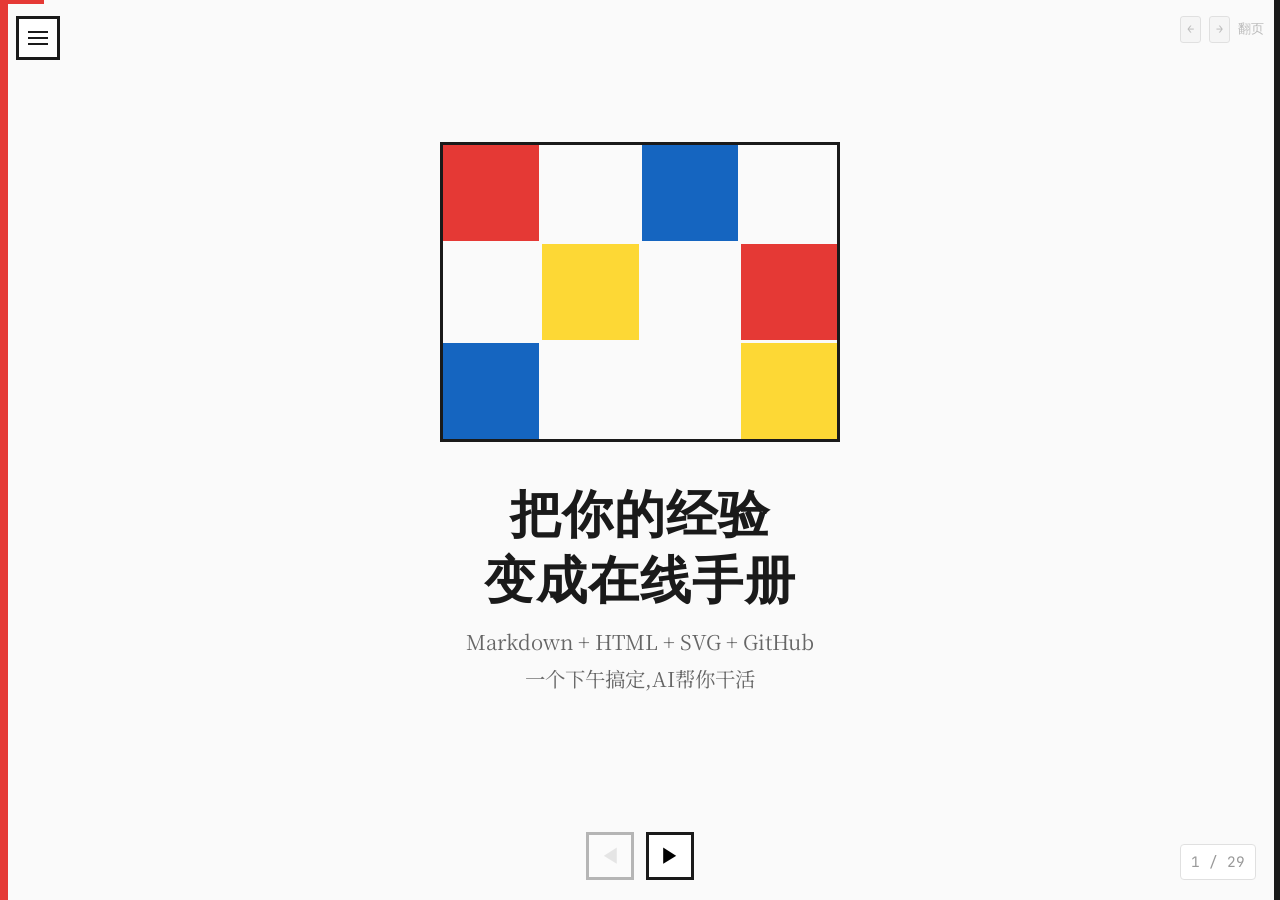
==== commit 2680c06a: "修复：去重复滑动提示、改续集标题、加阅读进度记忆、优化PC端视觉" ====
--- a/experience-to-manual/index.html
+++ b/experience-to-manual/index.html
@@ -21,7 +21,7 @@
 <div class="keyboard-hint"><kbd>←</kbd> <kbd>→</kbd> 翻页</div>
 
 <!-- Touch Hint -->
-<div class="touch-hint">← 左右滑动翻页 →</div>
+
 
 <!-- TOC Toggle -->
 <button class="toc-toggle" aria-label="目录">
@@ -39,7 +39,7 @@
     <li><a href="#" data-page="1">这本教程在做什么 <span class="toc-tag cognitive">认知</span></a></li>
     <li><a href="#" data-page="2">厨子的菜谱 <span class="toc-tag cognitive">认知</span></a></li>
     <li><a href="#" data-page="3">四把钥匙 <span class="toc-tag cognitive">认知</span></a></li>
-    <li><a href="#" data-page="4">四把钥匙(续) <span class="toc-tag cognitive">认知</span></a></li>
+    <li><a href="#" data-page="4">GitHub 与 Skill <span class="toc-tag cognitive">认知</span></a></li>
     <li><a href="#" data-page="5">为什么是 Markdown <span class="toc-tag cognitive">认知</span></a></li>
     <li><a href="#" data-page="6">Markdown:审视的工具 <span class="toc-tag cognitive">认知</span></a></li>
     <li><a href="#" data-page="7">Markdown 源码 vs 渲染 <span class="toc-tag cognitive">认知</span></a></li>
@@ -193,7 +193,7 @@
   <div class="page-inner">
     <div class="section-header blue-accent">
       <span class="mondrian-accent blue"></span>
-      <h1>四把钥匙(续)</h1>
+      <h1>GitHub 与 Skill</h1>
     </div>
     <div class="content-card">
       <h3 style="color:#FDD835; text-shadow:0 0 1px #333;">🔑 GitHub</h3>
--- a/experience-to-manual/css/style.css
+++ b/experience-to-manual/css/style.css
@@ -30,13 +30,21 @@
   --font-display: 'Oswald', sans-serif;
   --font-body: 'Noto Serif SC', serif;
   --font-mono: 'JetBrains Mono', monospace;
-  --page-max-width: 780px;
+  --page-max-width: 860px;
   --transition-speed: 0.4s;
 }
 
 html {
   font-size: 16px;
   scroll-behavior: smooth;
+}
+
+@media (min-width: 1200px) {
+  html { font-size: 17px; }
+}
+
+@media (min-width: 1600px) {
+  html { font-size: 18px; }
 }
 
 body {
@@ -344,6 +352,30 @@
   width: 100%;
 }
 
+/* --- PC Mondrian side decoration --- */
+@media (min-width: 1024px) {
+  .page::before {
+    content: '';
+    position: fixed;
+    left: 0;
+    top: 0;
+    width: 6px;
+    height: 100vh;
+    background: var(--mondrian-black);
+  }
+  .page::after {
+    content: '';
+    position: fixed;
+    right: 0;
+    top: 0;
+    width: 6px;
+    height: 100vh;
+    background: var(--mondrian-black);
+  }
+  .page:nth-child(odd)::before { background: var(--mondrian-red); width: 8px; }
+  .page:nth-child(even)::after { background: var(--mondrian-blue); width: 8px; }
+}
+
 /* --- Mondrian Decorative Elements --- */
 .mondrian-border-top {
   border-top: var(--thick-border) solid var(--mondrian-black);
